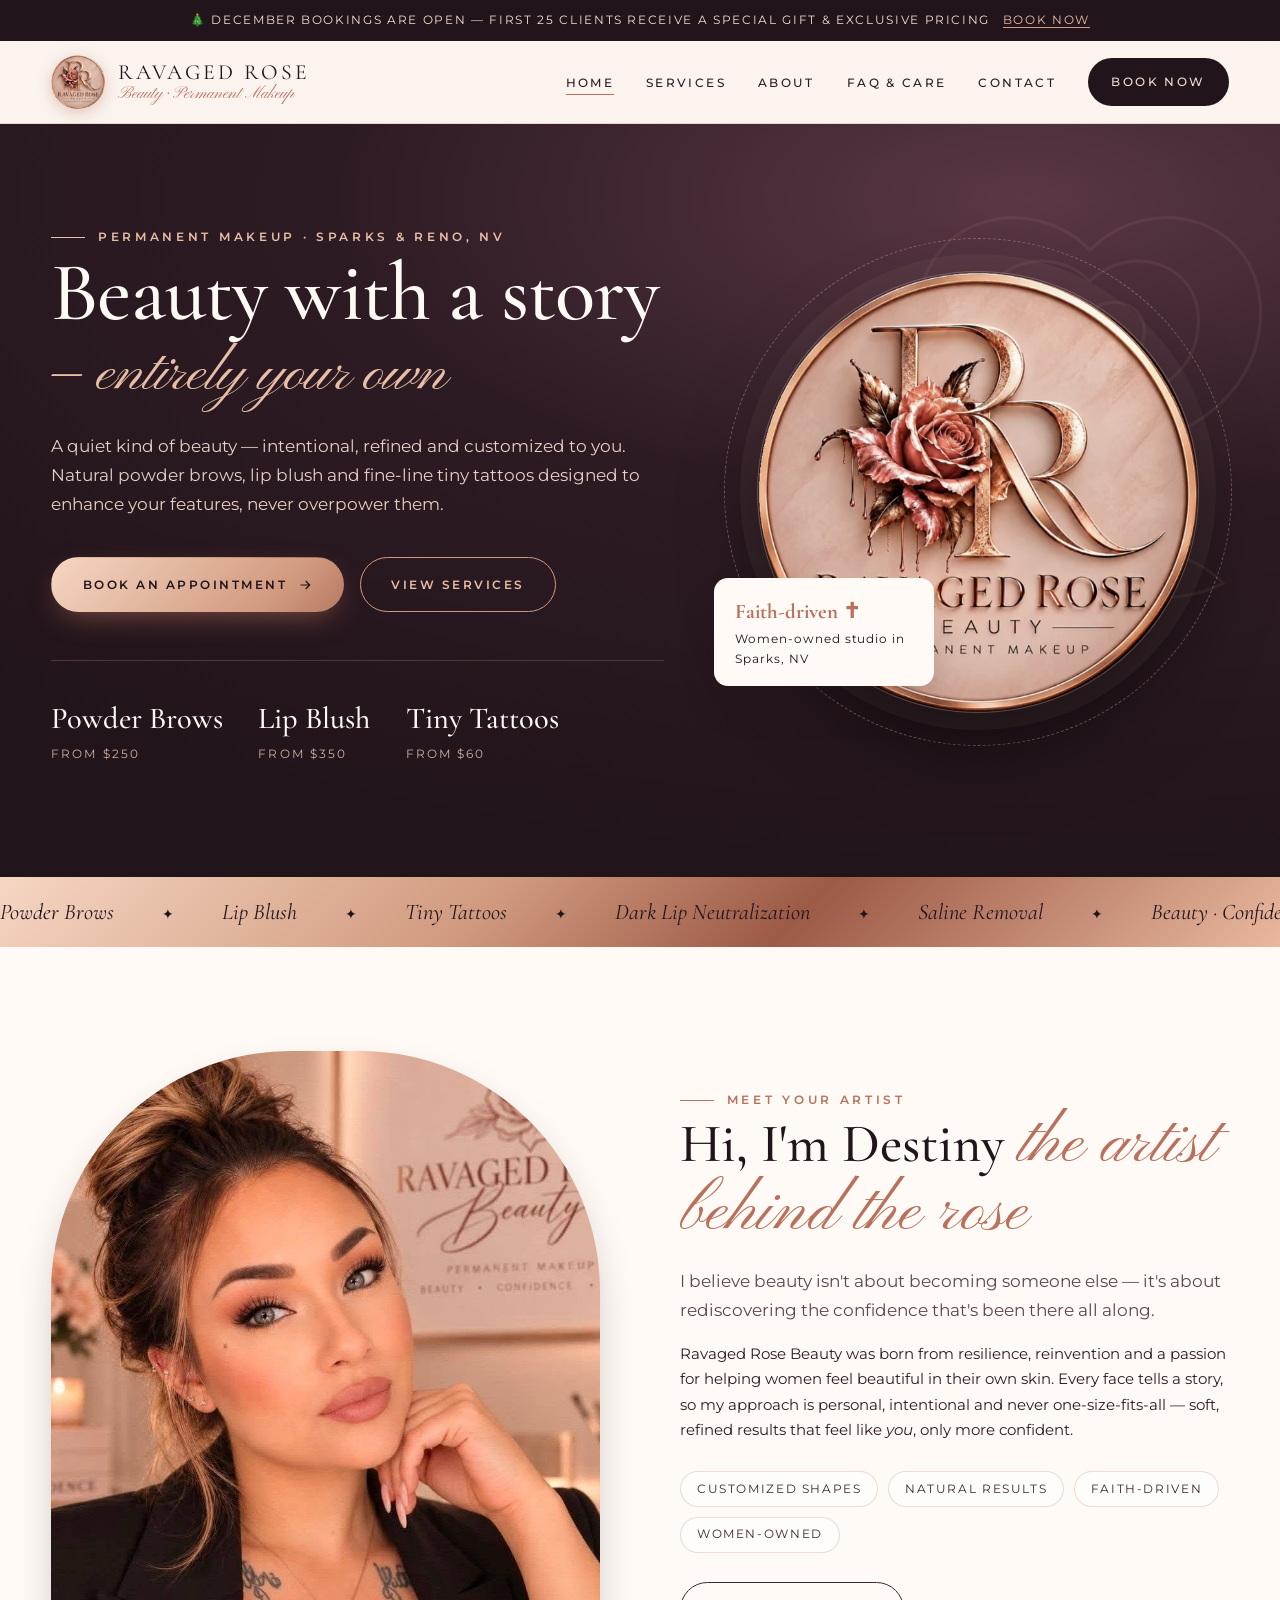
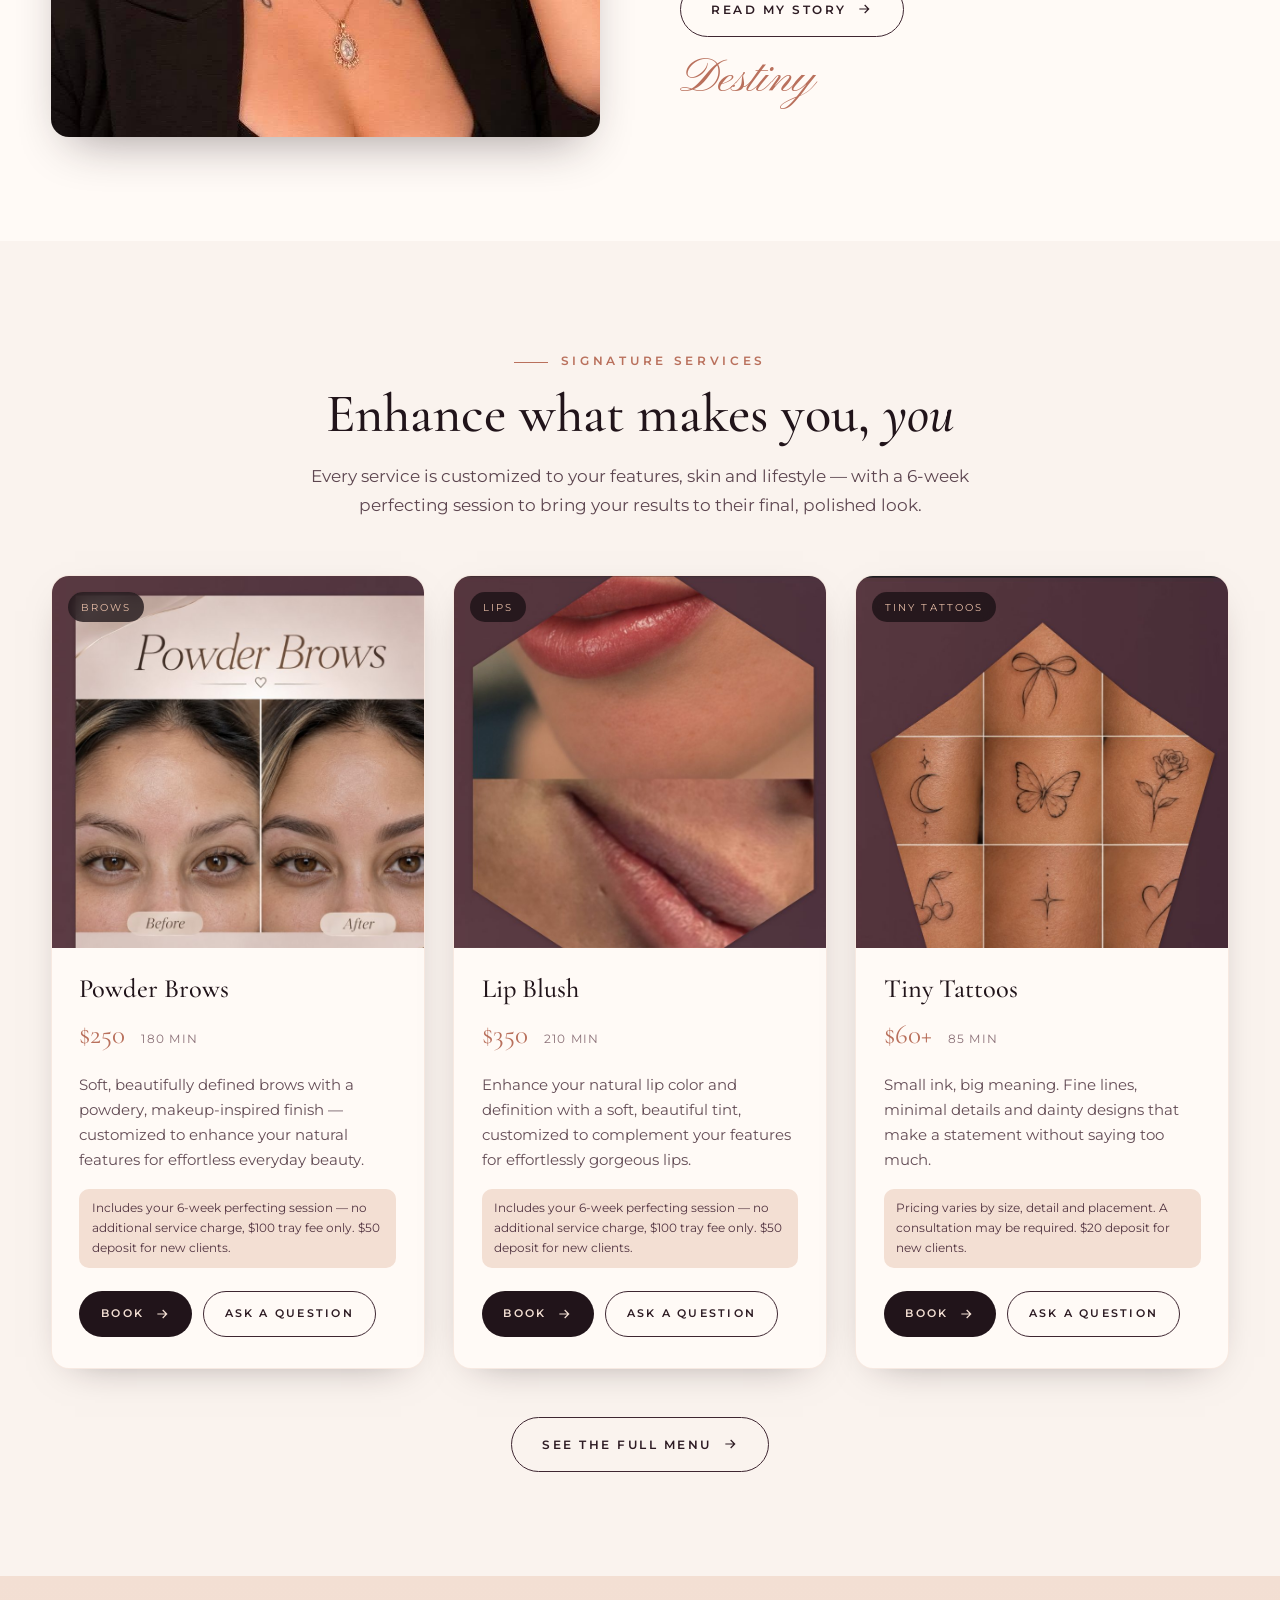
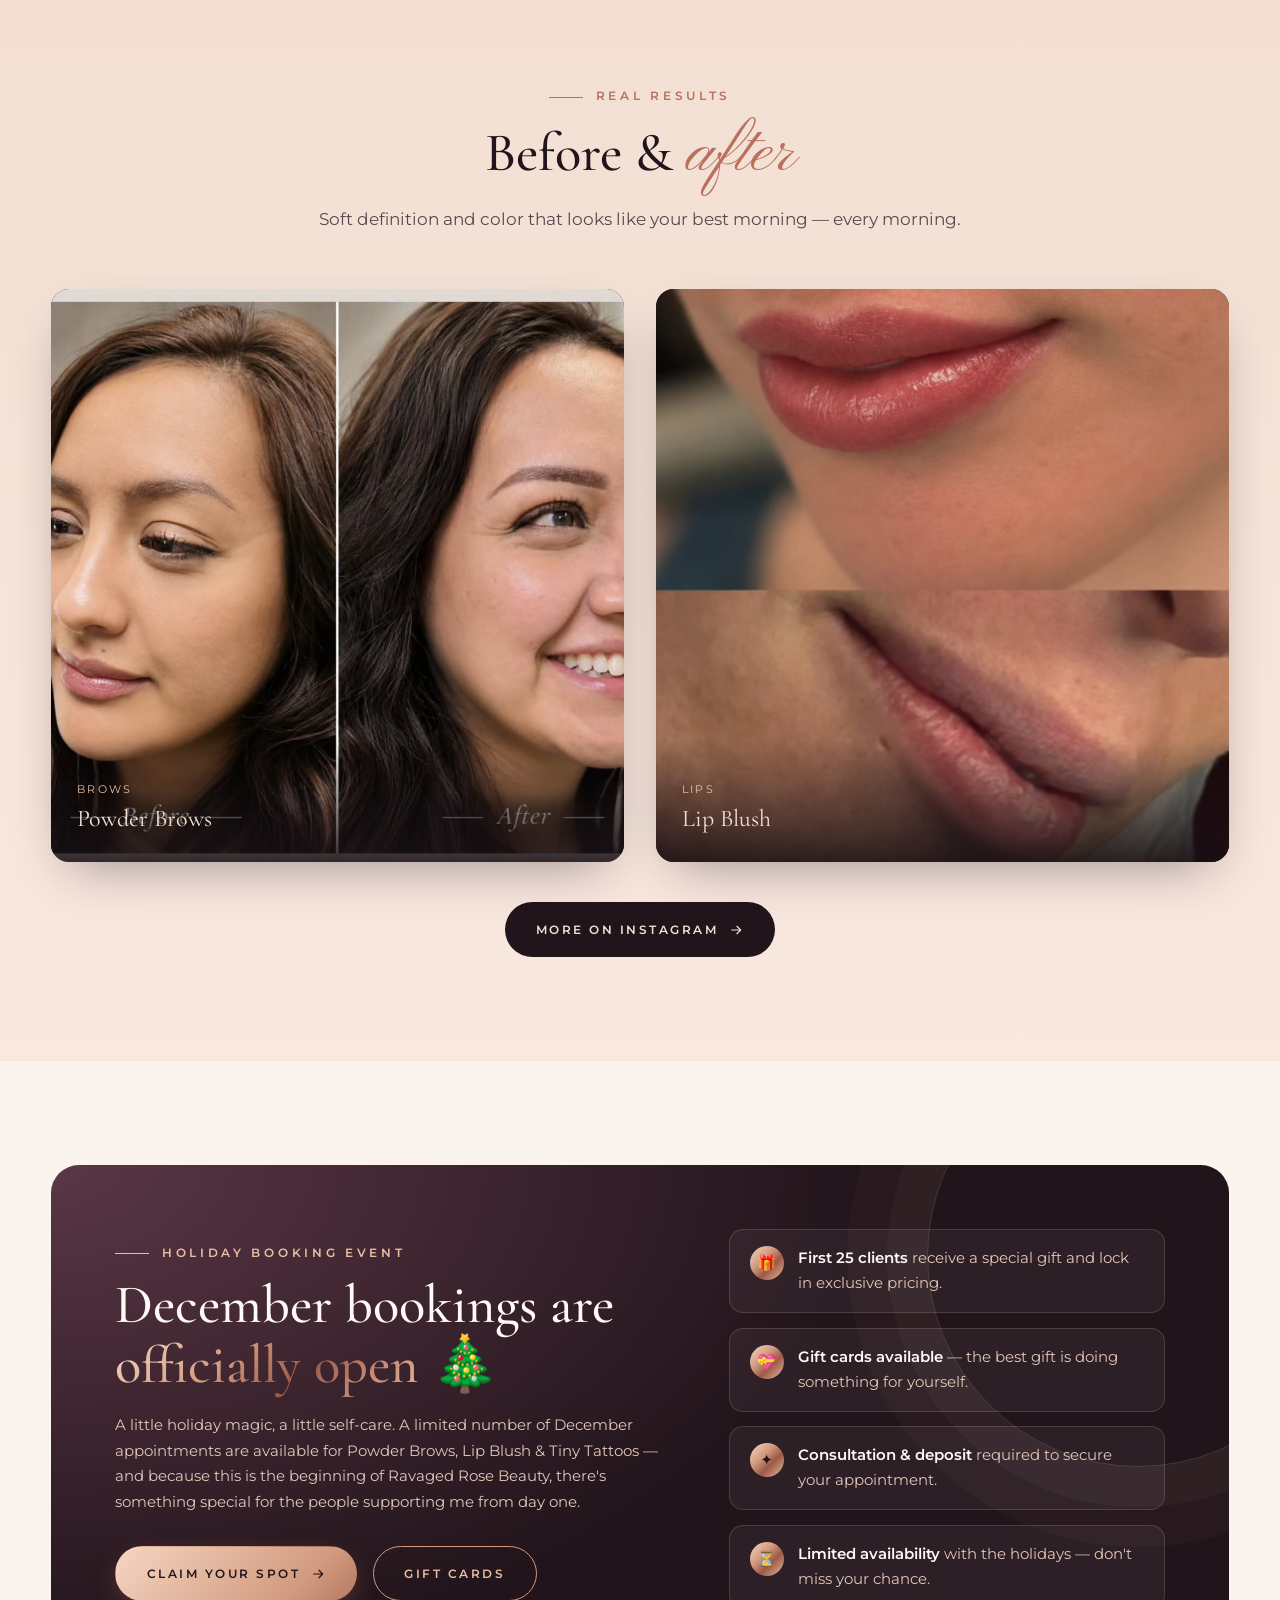
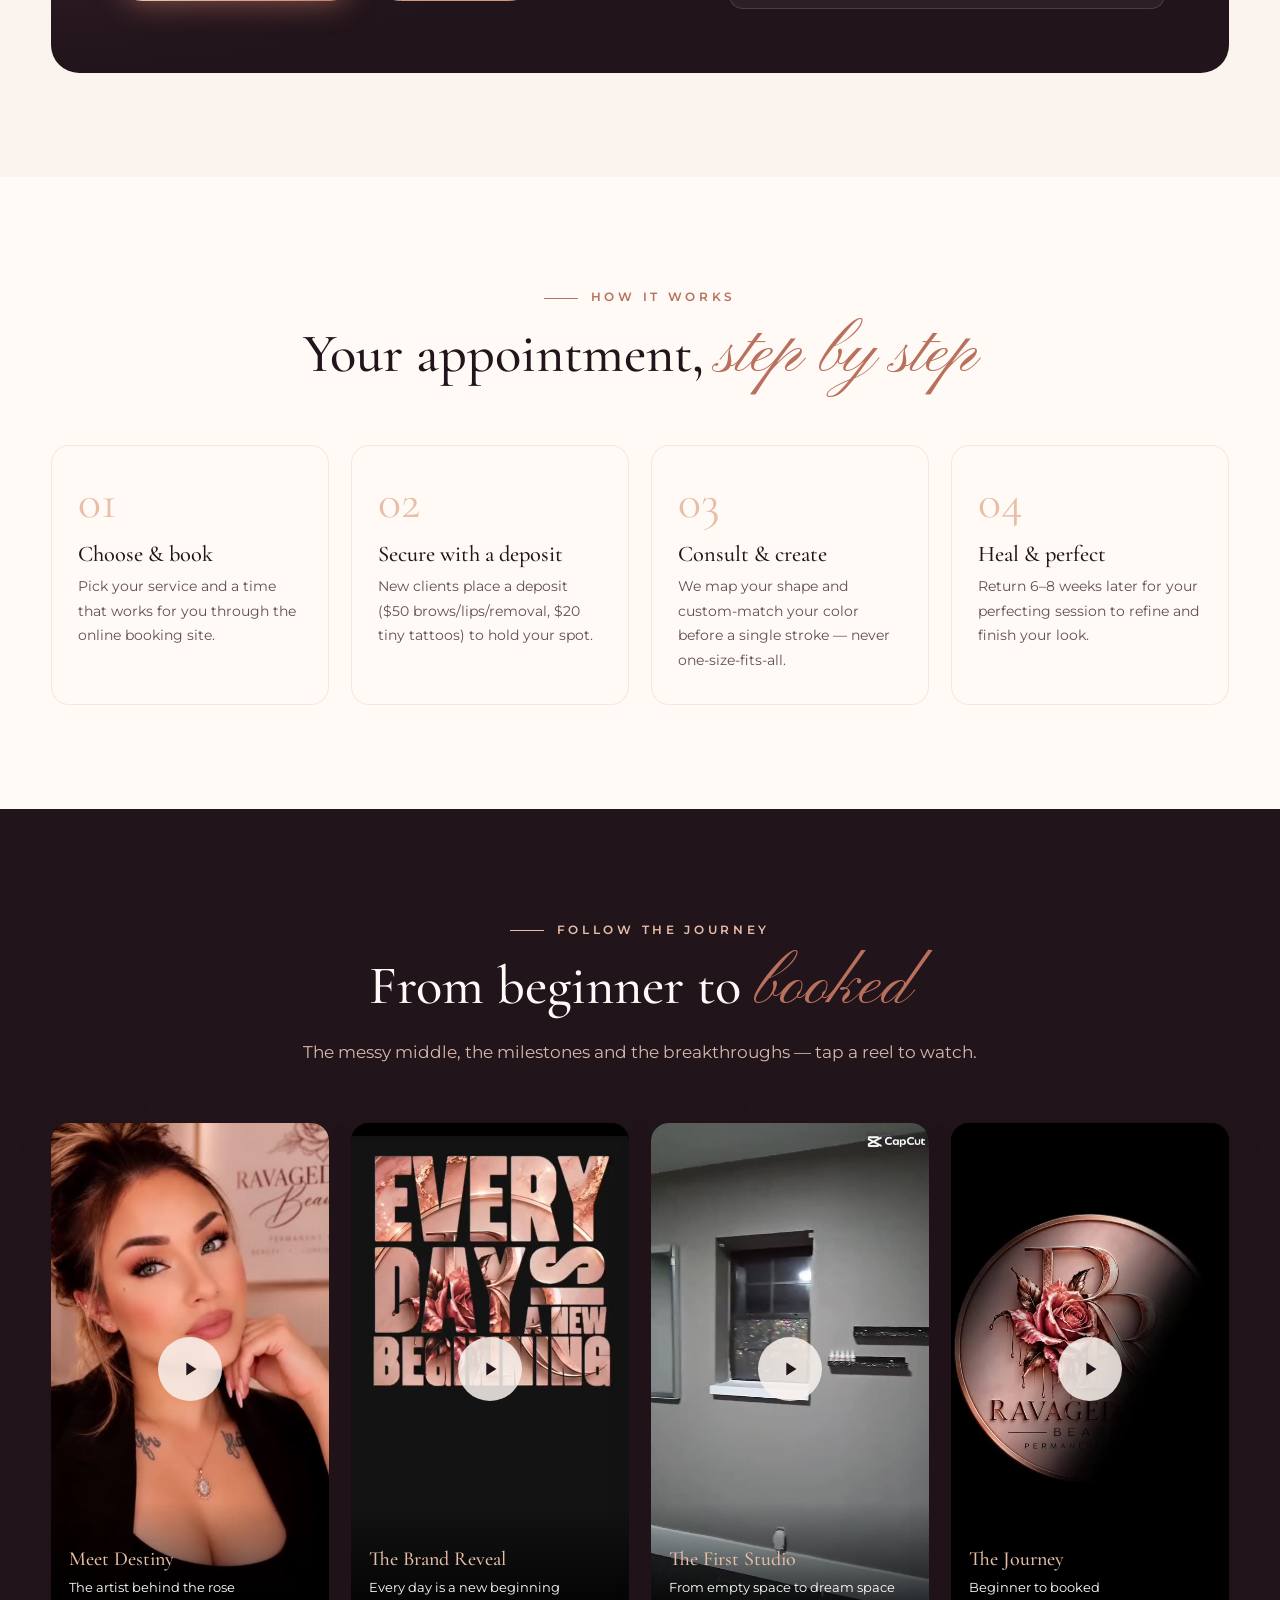
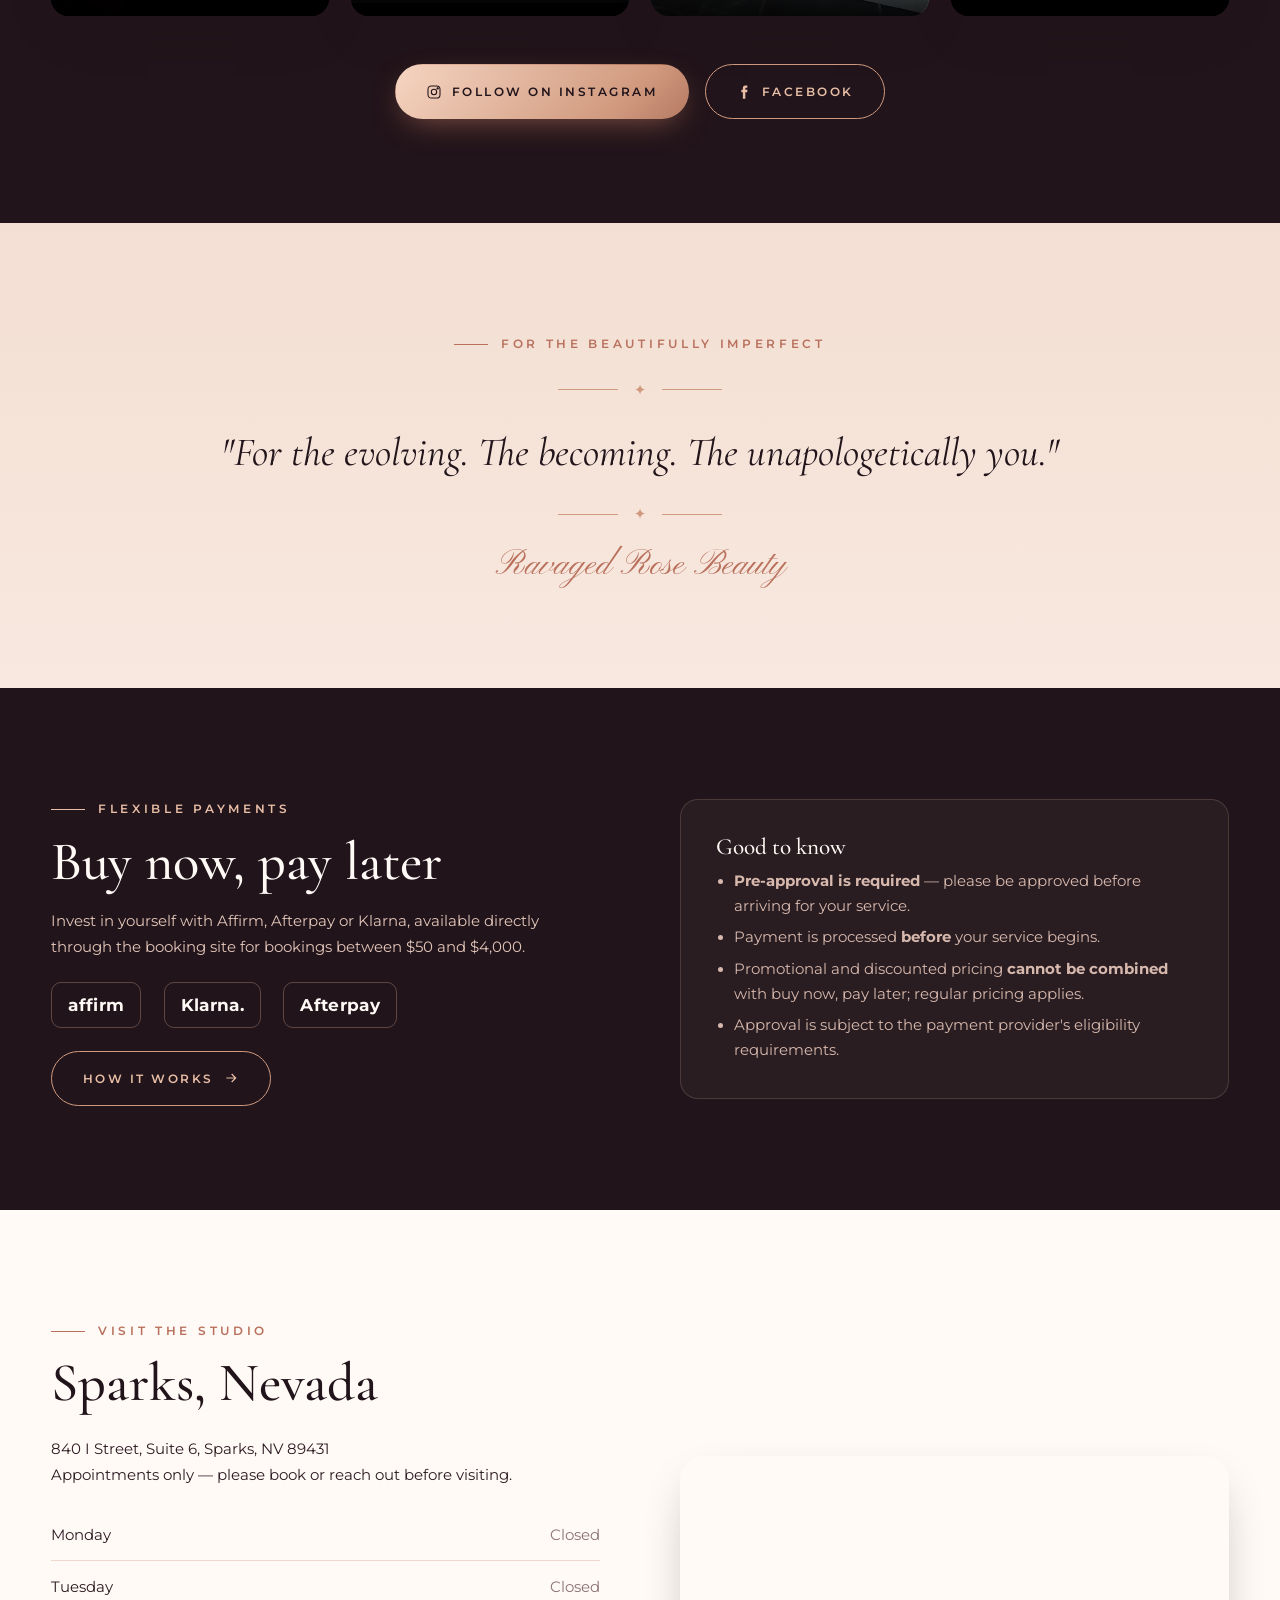
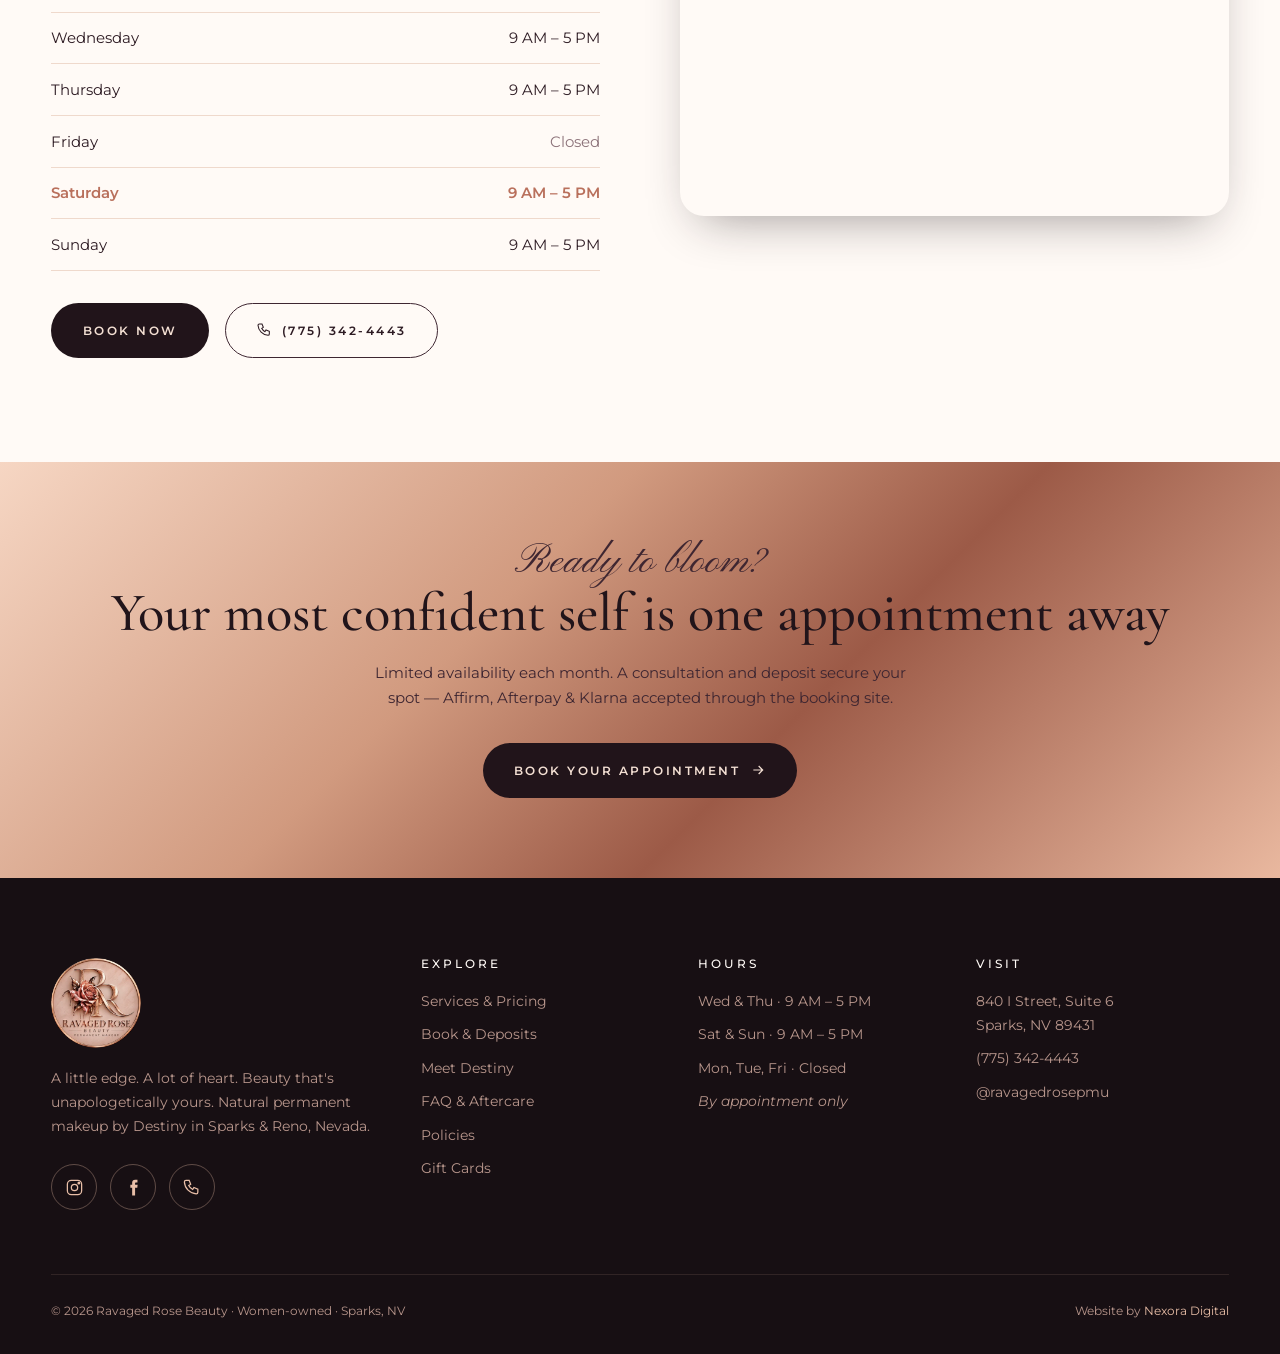
==== index.html @ 6e732287 "Build Ravaged Rose Beauty website Rose-gold/plum theme from the logo; home, services, booking & depo" ====
<!DOCTYPE html>
<html lang="en">
<head>
<meta charset="utf-8">
<meta name="viewport" content="width=device-width, initial-scale=1">
<title>Ravaged Rose Beauty | Permanent Makeup in Sparks & Reno, NV — Powder Brows & Lip Blush</title>
<meta name="description" content="Natural permanent makeup by Destiny in Sparks/Reno, NV. Powder brows, lip blush, dark lip neutralization, saline removal and tiny tattoos. Book online with a deposit.">
<meta name="theme-color" content="#21141a">
<meta property="og:title" content="Ravaged Rose Beauty | Permanent Makeup in Sparks & Reno, NV — Powder Brows & Lip Blush">
<meta property="og:description" content="Natural permanent makeup by Destiny in Sparks/Reno, NV. Powder brows, lip blush, dark lip neutralization, saline removal and tiny tattoos. Book online with a deposit.">
<meta property="og:image" content="/assets/img/logo.png">
<meta property="og:type" content="website">
<link rel="icon" type="image/png" href="/assets/img/favicon.png">
<link rel="apple-touch-icon" href="/assets/img/apple-touch-icon.png">
<link rel="preconnect" href="https://fonts.googleapis.com">
<link rel="preconnect" href="https://fonts.gstatic.com" crossorigin>
<link href="https://fonts.googleapis.com/css2?family=Cormorant+Garamond:ital,wght@0,400;0,500;0,600;1,400;1,500&family=Montserrat:wght@400;500;600&family=Pinyon+Script&display=swap" rel="stylesheet">
<link rel="stylesheet" href="/assets/css/style.css">
<script type="application/ld+json">
{"@context":"https://schema.org","@type":"BeautySalon","name":"Ravaged Rose Beauty","alternateName":"Ravaged Rose Permanent Makeup","description":"Permanent makeup studio in Sparks, NV — powder brows, lip blush, dark lip neutralization, saline removal and tiny tattoos.","image":"/assets/img/logo.png","telephone":"+1-775-342-4443","address":{"@type":"PostalAddress","streetAddress":"840 I Street, Suite 6","addressLocality":"Sparks","addressRegion":"NV","postalCode":"89431","addressCountry":"US"},"openingHoursSpecification":[{"@type":"OpeningHoursSpecification","dayOfWeek":["Wednesday","Thursday","Saturday","Sunday"],"opens":"09:00","closes":"17:00"}],"sameAs":["https://www.instagram.com/ravagedrosepmu/","https://www.facebook.com/profile.php?id=61595532761039"],"priceRange":"$$"}
</script>
</head>
<body>
<div class="promo-bar">🎄 December bookings are open<span class="hide-sm"> — first 25 clients receive a special gift &amp; exclusive pricing</span> <a href="/book">Book now</a></div>
<header class="site-header">
  <nav class="nav container" aria-label="Main">
    <a class="brand" href="/" aria-label="Ravaged Rose Beauty home">
      <img src="/assets/img/logo-sm.webp" alt="Ravaged Rose Beauty logo" width="54" height="54">
      <span class="brand-name">Ravaged Rose<small>Beauty · Permanent Makeup</small></span>
    </a>
    <ul class="nav-links">
      <li><a href="/" data-page="index">Home</a></li>
      <li><a href="/services" data-page="services">Services</a></li>
      <li><a href="/about" data-page="about">About</a></li>
      <li><a href="/faq" data-page="faq">FAQ &amp; Care</a></li>
      <li><a href="/contact" data-page="contact">Contact</a></li>
      <li><a class="btn btn-dark" href="/book" data-page="book">Book Now</a></li>
    </ul>
    <button class="menu-toggle" aria-label="Open menu" aria-expanded="false"><span></span><span></span><span></span></button>
  </nav>
</header>
<main>

<section class="hero">
  <div class="container hero-grid">
    <div class="reveal">
      <span class="eyebrow">Permanent Makeup · Sparks &amp; Reno, NV</span>
      <h1>Beauty with a story<span class="script">— entirely your own</span></h1>
      <p class="lead">A quiet kind of beauty — intentional, refined and customized to you. Natural powder brows, lip blush and fine-line tiny tattoos designed to enhance your features, never overpower them.</p>
      <div class="hero-ctas">
        <a class="btn btn-gold" href="/book">Book an appointment <svg viewBox="0 0 24 24" fill="none" stroke="currentColor" stroke-width="1.8"><path d="M5 12h14M13 6l6 6-6 6"/></svg></a>
        <a class="btn btn-ghost" href="/services">View services</a>
      </div>
      <div class="hero-meta">
        <div><strong>Powder Brows</strong>from $250</div>
        <div><strong>Lip Blush</strong>from $350</div>
        <div><strong>Tiny Tattoos</strong>from $60</div>
      </div>
    </div>
    <div class="hero-visual reveal d2">
      <div class="hero-ring"></div>
      <img class="hero-logo" src="/assets/img/logo.webp" alt="Ravaged Rose Beauty — Permanent Makeup" width="440" height="440">
      <div class="hero-badge"><strong>Faith-driven ✝</strong>Women-owned studio in Sparks, NV</div>
    </div>
  </div>
</section>

<div class="marquee" aria-hidden="true"><div class="marquee-track">
  <span>Powder Brows</span><span>Lip Blush</span><span>Tiny Tattoos</span><span>Dark Lip Neutralization</span><span>Saline Removal</span><span>Beauty · Confidence · You</span>
  <span>Powder Brows</span><span>Lip Blush</span><span>Tiny Tattoos</span><span>Dark Lip Neutralization</span><span>Saline Removal</span><span>Beauty · Confidence · You</span>
</div></div>

<section class="bg-paper">
  <div class="container split">
    <div class="photo-frame reveal"><img src="/assets/img/destiny.jpg" alt="Destiny, permanent makeup artist and owner of Ravaged Rose Beauty" loading="lazy"></div>
    <div class="reveal d2">
      <span class="eyebrow">Meet your artist</span>
      <h2>Hi, I'm Destiny <span class="script">the artist behind the rose</span></h2>
      <p class="lead" style="margin-top:1.2rem">I believe beauty isn't about becoming someone else — it's about rediscovering the confidence that's been there all along.</p>
      <p style="margin-top:1rem">Ravaged Rose Beauty was born from resilience, reinvention and a passion for helping women feel beautiful in their own skin. Every face tells a story, so my approach is personal, intentional and never one-size-fits-all — soft, refined results that feel like <em>you</em>, only more confident.</p>
      <div class="pill-list"><span class="pill">Customized shapes</span><span class="pill">Natural results</span><span class="pill">Faith-driven</span><span class="pill">Women-owned</span></div>
      <a class="btn btn-outline" href="/about">Read my story <svg viewBox="0 0 24 24" fill="none" stroke="currentColor" stroke-width="1.8"><path d="M5 12h14M13 6l6 6-6 6"/></svg></a>
      <div class="signature">Destiny</div>
    </div>
  </div>
</section>

<section>
  <div class="container">
    <div class="section-head center reveal">
      <span class="eyebrow">Signature services</span>
      <h2>Enhance what makes you, <em>you</em></h2>
      <p class="lead">Every service is customized to your features, skin and lifestyle — with a 6-week perfecting session to bring your results to their final, polished look.</p>
    </div>
    <div class="svc-grid"><article class="svc-card reveal d0" data-cat="brows" id="powder-brows">
  <div class="svc-media"><img src="/assets/img/powder-brows.jpg" alt="Powder Brows — Ravaged Rose Beauty" loading="lazy"><span class="svc-tag">Brows</span></div>
  <div class="svc-body">
    <h3>Powder Brows</h3>
    <div class="svc-meta"><span class="price">$250</span><span>180 min</span></div>
    <p>Soft, beautifully defined brows with a powdery, makeup-inspired finish — customized to enhance your natural features for effortless everyday beauty.</p>
    <div class="svc-note">Includes your 6-week perfecting session — no additional service charge, $100 tray fee only. $50 deposit for new clients.</div>
    <div class="svc-actions"><a class="btn btn-dark" href="/book">Book <svg viewBox="0 0 24 24" fill="none" stroke="currentColor" stroke-width="1.8"><path d="M5 12h14M13 6l6 6-6 6"/></svg></a><a class="btn btn-outline" href="/contact?service=powder-brows">Ask a question</a></div>
  </div>
</article><article class="svc-card reveal d1" data-cat="lips" id="lip-blush">
  <div class="svc-media"><img src="/assets/img/lip-blush.jpg" alt="Lip Blush — Ravaged Rose Beauty" loading="lazy"><span class="svc-tag">Lips</span></div>
  <div class="svc-body">
    <h3>Lip Blush</h3>
    <div class="svc-meta"><span class="price">$350</span><span>210 min</span></div>
    <p>Enhance your natural lip color and definition with a soft, beautiful tint, customized to complement your features for effortlessly gorgeous lips.</p>
    <div class="svc-note">Includes your 6-week perfecting session — no additional service charge, $100 tray fee only. $50 deposit for new clients.</div>
    <div class="svc-actions"><a class="btn btn-dark" href="/book">Book <svg viewBox="0 0 24 24" fill="none" stroke="currentColor" stroke-width="1.8"><path d="M5 12h14M13 6l6 6-6 6"/></svg></a><a class="btn btn-outline" href="/contact?service=lip-blush">Ask a question</a></div>
  </div>
</article><article class="svc-card reveal d2" data-cat="tattoos" id="tiny-tattoos">
  <div class="svc-media"><img src="/assets/img/tiny-tattoos.jpg" alt="Tiny Tattoos — Ravaged Rose Beauty" loading="lazy"><span class="svc-tag">Tiny Tattoos</span></div>
  <div class="svc-body">
    <h3>Tiny Tattoos</h3>
    <div class="svc-meta"><span class="price">$60+</span><span>85 min</span></div>
    <p>Small ink, big meaning. Fine lines, minimal details and dainty designs that make a statement without saying too much.</p>
    <div class="svc-note">Pricing varies by size, detail and placement. A consultation may be required. $20 deposit for new clients.</div>
    <div class="svc-actions"><a class="btn btn-dark" href="/book">Book <svg viewBox="0 0 24 24" fill="none" stroke="currentColor" stroke-width="1.8"><path d="M5 12h14M13 6l6 6-6 6"/></svg></a><a class="btn btn-outline" href="/contact?service=tiny-tattoos">Ask a question</a></div>
  </div>
</article></div>
    <div class="center" style="margin-top:3rem"><a class="btn btn-outline" href="/services">See the full menu <svg viewBox="0 0 24 24" fill="none" stroke="currentColor" stroke-width="1.8"><path d="M5 12h14M13 6l6 6-6 6"/></svg></a></div>
  </div>
</section>

<section class="bg-blush">
  <div class="container">
    <div class="section-head center reveal">
      <span class="eyebrow">Real results</span>
      <h2>Before &amp; <span class="script">after</span></h2>
      <p class="lead">Soft definition and color that looks like your best morning — every morning.</p>
    </div>
    <div class="ba-grid">
      <figure class="ba-card reveal"><img src="/assets/img/brows-before-after.jpg" alt="Powder brows before and after" loading="lazy"><figcaption><small>Brows</small>Powder Brows</figcaption></figure>
      <figure class="ba-card reveal d2"><img src="/assets/img/lips-before-after.jpg" alt="Lip blush before and after" loading="lazy"><figcaption><small>Lips</small>Lip Blush</figcaption></figure>
    </div>
    <div class="center" style="margin-top:2.5rem"><a class="btn btn-dark" data-link="INSTAGRAM" href="#">More on Instagram <svg viewBox="0 0 24 24" fill="none" stroke="currentColor" stroke-width="1.8"><path d="M5 12h14M13 6l6 6-6 6"/></svg></a></div>
  </div>
</section>

<section>
  <div class="container">
    <div class="promo reveal">
      <div style="position:relative;z-index:1">
        <span class="eyebrow" style="color:var(--rose-light)">Holiday booking event</span>
        <h2 style="margin:.8rem 0 1rem">December bookings are <span class="gold-text">officially open</span> 🎄</h2>
        <p>A little holiday magic, a little self-care. A limited number of December appointments are available for Powder Brows, Lip Blush &amp; Tiny Tattoos — and because this is the beginning of Ravaged Rose Beauty, there's something special for the people supporting me from day one.</p>
        <div class="hero-ctas" style="margin-top:2rem"><a class="btn btn-gold" href="/book">Claim your spot <svg viewBox="0 0 24 24" fill="none" stroke="currentColor" stroke-width="1.8"><path d="M5 12h14M13 6l6 6-6 6"/></svg></a><a class="btn btn-ghost" data-link="GIFT_CARD_URL" href="#">Gift cards</a></div>
      </div>
      <ul class="promo-list">
        <li><span class="ico">🎁</span><div><b>First 25 clients</b> receive a special gift and lock in exclusive pricing.</div></li>
        <li><span class="ico">💝</span><div><b>Gift cards available</b> — the best gift is doing something for yourself.</div></li>
        <li><span class="ico">✦</span><div><b>Consultation &amp; deposit</b> required to secure your appointment.</div></li>
        <li><span class="ico">⏳</span><div><b>Limited availability</b> with the holidays — don't miss your chance.</div></li>
      </ul>
    </div>
  </div>
</section>

<section class="bg-paper">
  <div class="container">
    <div class="section-head center reveal">
      <span class="eyebrow">How it works</span>
      <h2>Your appointment, <span class="script">step by step</span></h2>
    </div>
    <div class="steps">
      <div class="step reveal"><h3>Choose &amp; book</h3><p>Pick your service and a time that works for you through the online booking site.</p></div>
      <div class="step reveal d1"><h3>Secure with a deposit</h3><p>New clients place a deposit ($50 brows/lips/removal, $20 tiny tattoos) to hold your spot.</p></div>
      <div class="step reveal d2"><h3>Consult &amp; create</h3><p>We map your shape and custom-match your color before a single stroke — never one-size-fits-all.</p></div>
      <div class="step reveal d3"><h3>Heal &amp; perfect</h3><p>Return 6–8 weeks later for your perfecting session to refine and finish your look.</p></div>
    </div>
  </div>
</section>

<section class="bg-dark">
  <div class="container">
    <div class="section-head center reveal">
      <span class="eyebrow" style="color:var(--rose-light)">Follow the journey</span>
      <h2>From beginner to <span class="script">booked</span></h2>
      <p class="lead" style="color:#d7b8ad">The messy middle, the milestones and the breakthroughs — tap a reel to watch.</p>
    </div>
    <div class="reels"><div class="reel reveal d0" role="button" tabindex="0" aria-label="Play video: Meet Destiny">
  <video src="/assets/video/meet-destiny.mp4" poster="/assets/img/meet-destiny-poster.jpg" playsinline preload="metadata"></video>
  <span class="play"><svg width="22" height="22" viewBox="0 0 24 24" fill="currentColor"><path d="M8 5v14l11-7z"/></svg></span>
  <div class="reel-cap"><b>Meet Destiny</b>The artist behind the rose</div>
</div>
<div class="reel reveal d1" role="button" tabindex="0" aria-label="Play video: The Brand Reveal">
  <video src="/assets/video/brand-reveal.mp4" poster="/assets/img/brand-reveal-poster.jpg" playsinline preload="metadata"></video>
  <span class="play"><svg width="22" height="22" viewBox="0 0 24 24" fill="currentColor"><path d="M8 5v14l11-7z"/></svg></span>
  <div class="reel-cap"><b>The Brand Reveal</b>Every day is a new beginning</div>
</div>
<div class="reel reveal d2" role="button" tabindex="0" aria-label="Play video: The First Studio">
  <video src="/assets/video/first-studio.mp4" poster="/assets/img/first-studio-poster.jpg" playsinline preload="metadata"></video>
  <span class="play"><svg width="22" height="22" viewBox="0 0 24 24" fill="currentColor"><path d="M8 5v14l11-7z"/></svg></span>
  <div class="reel-cap"><b>The First Studio</b>From empty space to dream space</div>
</div>
<div class="reel reveal d0" role="button" tabindex="0" aria-label="Play video: The Journey">
  <video src="/assets/video/the-journey.mp4" poster="/assets/img/the-journey-poster.jpg" playsinline preload="metadata"></video>
  <span class="play"><svg width="22" height="22" viewBox="0 0 24 24" fill="currentColor"><path d="M8 5v14l11-7z"/></svg></span>
  <div class="reel-cap"><b>The Journey</b>Beginner to booked</div>
</div></div>
    <div class="center" style="margin-top:3rem;display:flex;gap:1rem;justify-content:center;flex-wrap:wrap">
      <a class="btn btn-gold" data-link="INSTAGRAM" href="#"><svg viewBox="0 0 24 24" fill="none" stroke="currentColor" stroke-width="1.6"><rect x="3" y="3" width="18" height="18" rx="5"/><circle cx="12" cy="12" r="4"/><circle cx="17.5" cy="6.5" r="1" fill="currentColor"/></svg> Follow on Instagram</a>
      <a class="btn btn-ghost" data-link="FACEBOOK" href="#"><svg viewBox="0 0 24 24" fill="currentColor"><path d="M14 8.5V6.8c0-.8.5-1 1-1h2V2.2h-2.8C11 2.2 10.3 4.4 10.3 6v2.5H8v3.7h2.3V22H14v-9.8h2.8l.4-3.7H14z"/></svg> Facebook</a>
    </div>
  </div>
</section>

<section class="bg-blush">
  <div class="container center reveal">
    <span class="eyebrow">For the beautifully imperfect</span>
    <div class="divider">✦</div>
    <p class="quote">"For the evolving. The becoming. The unapologetically you."</p>
    <div class="divider">✦</div>
    <p class="script" style="font-size:2.2rem">Ravaged Rose Beauty</p>
  </div>
</section>

<section class="bg-dark">
  <div class="container split">
    <div class="reveal">
      <span class="eyebrow" style="color:var(--rose-light)">Flexible payments</span>
      <h2 style="margin:.8rem 0 1rem">Buy now, pay later</h2>
      <p>Invest in yourself with Affirm, Afterpay or Klarna, available directly through the booking site for bookings between $50 and $4,000.</p>
      <div class="bnpl-logos"><span>affirm</span><span>Klarna.</span><span>Afterpay</span></div>
      <a class="btn btn-ghost" data-link="BNPL_INFO_URL" href="#">How it works <svg viewBox="0 0 24 24" fill="none" stroke="currentColor" stroke-width="1.8"><path d="M5 12h14M13 6l6 6-6 6"/></svg></a>
    </div>
    <div class="info-card reveal d2">
      <h3 style="margin-top:0">Good to know</h3>
      <ul>
        <li><b>Pre-approval is required</b> — please be approved before arriving for your service.</li>
        <li>Payment is processed <b>before</b> your service begins.</li>
        <li>Promotional and discounted pricing <b>cannot be combined</b> with buy now, pay later; regular pricing applies.</li>
        <li>Approval is subject to the payment provider's eligibility requirements.</li>
      </ul>
    </div>
  </div>
</section>

<section class="bg-paper">
  <div class="container split">
    <div class="reveal">
      <span class="eyebrow">Visit the studio</span>
      <h2 style="margin:.8rem 0 1.4rem">Sparks, Nevada</h2>
      <p style="margin-bottom:1.5rem"><a data-link="MAPS_URL" href="#">840 I Street, Suite 6, Sparks, NV 89431</a><br>Appointments only — please book or reach out before visiting.</p>
      <ul class="hours">
  <li class="closed" data-day="Monday"><span>Monday</span><span>Closed</span></li>
  <li class="closed" data-day="Tuesday"><span>Tuesday</span><span>Closed</span></li>
  <li data-day="Wednesday"><span>Wednesday</span><span>9 AM – 5 PM</span></li>
  <li data-day="Thursday"><span>Thursday</span><span>9 AM – 5 PM</span></li>
  <li class="closed" data-day="Friday"><span>Friday</span><span>Closed</span></li>
  <li data-day="Saturday"><span>Saturday</span><span>9 AM – 5 PM</span></li>
  <li data-day="Sunday"><span>Sunday</span><span>9 AM – 5 PM</span></li>
</ul>
      <div class="hero-ctas" style="margin-top:2rem"><a class="btn btn-dark" href="/book">Book now</a><a class="btn btn-outline" data-phone href="tel:+17753424443"><svg viewBox="0 0 24 24" fill="none" stroke="currentColor" stroke-width="1.6"><path d="M5 3h4l2 5-2.5 1.5a11 11 0 005 5L15 12l5 2v4a2 2 0 01-2 2A16 16 0 013 5a2 2 0 012-2"/></svg> (775) 342-4443</a></div>
    </div>
    <iframe class="map reveal d2" title="Map to Ravaged Rose Beauty" loading="lazy" src="https://maps.google.com/maps?q=840%20I%20Street%20Suite%206%2C%20Sparks%2C%20NV%2089431&z=15&output=embed"></iframe>
  </div>
</section>
<section class="cta-band">
  <div class="container reveal">
    <span class="script" style="font-size:2.6rem;color:var(--plum-700)">Ready to bloom?</span>
    <h2>Your most confident self is one appointment away</h2>
    <p>Limited availability each month. A consultation and deposit secure your spot — Affirm, Afterpay &amp; Klarna accepted through the booking site.</p>
    <a class="btn btn-dark" href="/book">Book your appointment <svg viewBox="0 0 24 24" fill="none" stroke="currentColor" stroke-width="1.8"><path d="M5 12h14M13 6l6 6-6 6"/></svg></a>
  </div>
</section>
</main>
<footer class="site-footer">
  <div class="container foot-grid">
    <div class="foot-brand">
      <img src="/assets/img/logo-sm.webp" alt="Ravaged Rose Beauty" width="90" height="90" loading="lazy">
      <p>A little edge. A lot of heart. Beauty that's unapologetically yours. Natural permanent makeup by Destiny in Sparks &amp; Reno, Nevada.</p>
      <div class="socials">
        <a data-link="INSTAGRAM" href="https://www.instagram.com/ravagedrosepmu/" aria-label="Instagram"><svg viewBox="0 0 24 24" fill="none" stroke="currentColor" stroke-width="1.6"><rect x="3" y="3" width="18" height="18" rx="5"/><circle cx="12" cy="12" r="4"/><circle cx="17.5" cy="6.5" r="1" fill="currentColor"/></svg></a>
        <a data-link="FACEBOOK" href="https://www.facebook.com/profile.php?id=61595532761039" aria-label="Facebook"><svg viewBox="0 0 24 24" fill="currentColor"><path d="M14 8.5V6.8c0-.8.5-1 1-1h2V2.2h-2.8C11 2.2 10.3 4.4 10.3 6v2.5H8v3.7h2.3V22H14v-9.8h2.8l.4-3.7H14z"/></svg></a>
        <a data-phone href="tel:+17753424443" aria-label="Call"><svg viewBox="0 0 24 24" fill="none" stroke="currentColor" stroke-width="1.6"><path d="M5 3h4l2 5-2.5 1.5a11 11 0 005 5L15 12l5 2v4a2 2 0 01-2 2A16 16 0 013 5a2 2 0 012-2"/></svg></a>
      </div>
    </div>
    <div>
      <h4>Explore</h4>
      <ul>
        <li><a href="/services">Services &amp; Pricing</a></li>
        <li><a href="/book">Book &amp; Deposits</a></li>
        <li><a href="/about">Meet Destiny</a></li>
        <li><a href="/faq">FAQ &amp; Aftercare</a></li>
        <li><a href="/faq#policies">Policies</a></li>
        <li><a data-link="GIFT_CARD_URL" href="#">Gift Cards</a></li>
      </ul>
    </div>
    <div>
      <h4>Hours</h4>
      <ul>
        <li>Wed &amp; Thu · 9 AM – 5 PM</li>
        <li>Sat &amp; Sun · 9 AM – 5 PM</li>
        <li>Mon, Tue, Fri · Closed</li>
        <li><em>By appointment only</em></li>
      </ul>
    </div>
    <div>
      <h4>Visit</h4>
      <ul>
        <li><a data-link="MAPS_URL" href="#">840 I Street, Suite 6<br>Sparks, NV 89431</a></li>
        <li><a data-phone href="tel:+17753424443">(775) 342-4443</a></li>
        <li><a data-link="INSTAGRAM" href="#">@ravagedrosepmu</a></li>
      </ul>
    </div>
  </div>
  <div class="container foot-bottom">
    <span>© <span data-year>2026</span> Ravaged Rose Beauty · Women-owned · Sparks, NV</span>
    <span>Website by <a href="https://www.nexoradigital.live" target="_blank" rel="noopener">Nexora Digital</a></span>
  </div>
</footer>
<a class="btn btn-gold float-book" href="/book">Book Now</a>
<script src="/assets/js/config.js"></script>
<script src="/assets/js/main.js"></script>
</body>
</html>
---- assets/css/style.css ----
/* Ravaged Rose Beauty — theme built from the rose‑gold logo */
:root{
  --ink:#170f13;
  --plum-900:#21141a;
  --plum-800:#2d1b23;
  --plum-700:#3e2631;
  --plum-600:#523441;
  --rose:#b9705c;
  --rose-gold:#d19a7f;
  --rose-light:#e8bea7;
  --blush:#f3dfd3;
  --cream:#faf3ee;
  --paper:#fffaf6;
  --muted:#8c7279;
  --line:rgba(209,154,127,.35);
  --grad-gold:linear-gradient(135deg,#f6d6c3 0%,#d19a7f 38%,#9c5a47 62%,#e9b89f 100%);
  --serif:"Cormorant Garamond",Georgia,serif;
  --script:"Pinyon Script",cursive;
  --sans:"Montserrat",system-ui,sans-serif;
  --radius:18px;
  --shadow:0 20px 50px -20px rgba(33,20,26,.45);
  --max:1200px;
}
*{box-sizing:border-box;margin:0;padding:0}
html{scroll-behavior:smooth}
body{font-family:var(--sans);color:var(--plum-800);background:var(--cream);line-height:1.7;font-size:15px;-webkit-font-smoothing:antialiased;overflow-x:hidden}
img,video{max-width:100%;display:block}
a{color:inherit;text-decoration:none}
button{font:inherit;cursor:pointer}
.container{width:min(var(--max),92%);margin-inline:auto}
.sr-only{position:absolute;width:1px;height:1px;overflow:hidden;clip:rect(0 0 0 0)}

/* type */
h1,h2,h3,h4{font-family:var(--serif);font-weight:500;line-height:1.1;color:var(--plum-900)}
h1{font-size:clamp(2.8rem,6.5vw,5.4rem);letter-spacing:-.01em}
h2{font-size:clamp(2.1rem,4.4vw,3.4rem)}
h3{font-size:1.7rem}
.script{font-family:var(--script);font-weight:400;color:var(--rose);font-size:1.25em;line-height:1}
.eyebrow{font-size:.72rem;letter-spacing:.32em;text-transform:uppercase;color:var(--rose);font-weight:600;display:inline-flex;align-items:center;gap:.8rem}
.eyebrow::before{content:"";width:34px;height:1px;background:currentColor}
.gold-text{background:var(--grad-gold);-webkit-background-clip:text;background-clip:text;color:transparent}
.lead{font-size:1.08rem;color:#5d4650;max-width:62ch}
.center{text-align:center}
.center .eyebrow{justify-content:center}
.center .lead{margin-inline:auto}

/* buttons */
.btn{display:inline-flex;align-items:center;gap:.6rem;padding:1rem 1.9rem;border-radius:999px;font-size:.78rem;letter-spacing:.2em;text-transform:uppercase;font-weight:600;transition:.35s ease;border:1px solid transparent;white-space:nowrap}
.btn-gold{background:var(--grad-gold);background-size:200% 200%;color:var(--plum-900);box-shadow:0 10px 30px -10px rgba(185,112,92,.7)}
.btn-gold:hover{background-position:100% 0;transform:translateY(-2px)}
.btn-dark{background:var(--plum-900);color:var(--blush)}
.btn-dark:hover{background:var(--plum-700)}
.btn-ghost{border-color:var(--rose-gold);color:var(--rose-light)}
.btn-ghost:hover{background:rgba(209,154,127,.12)}
.btn-outline{border-color:var(--plum-700);color:var(--plum-800)}
.btn-outline:hover{background:var(--plum-900);color:var(--blush)}
.btn svg{width:16px;height:16px}

/* promo bar */
.promo-bar{background:var(--plum-900);color:var(--blush);font-size:.74rem;letter-spacing:.14em;text-transform:uppercase;text-align:center;padding:.65rem 1rem}
.promo-bar a{color:var(--rose-light);border-bottom:1px solid var(--rose-gold);margin-left:.5rem}

/* header */
.site-header{position:sticky;top:0;z-index:50;background:rgba(250,243,238,.86);backdrop-filter:blur(14px);border-bottom:1px solid var(--line);transition:.3s}
.site-header.scrolled{box-shadow:0 8px 30px -18px rgba(33,20,26,.5)}
.nav{display:flex;align-items:center;justify-content:space-between;height:82px;gap:1rem}
.brand{display:flex;align-items:center;gap:.8rem}
.brand img{width:54px;height:54px;border-radius:50%;box-shadow:0 4px 14px rgba(185,112,92,.35)}
.brand-name{font-family:var(--serif);font-size:1.35rem;letter-spacing:.14em;text-transform:uppercase;color:var(--plum-900);line-height:1}
.brand-name small{display:block;font-family:var(--script);text-transform:none;letter-spacing:0;font-size:1.05rem;color:var(--rose);margin-top:.15rem}
.nav-links{display:flex;gap:2rem;list-style:none;align-items:center}
.nav-links a{font-size:.74rem;letter-spacing:.2em;text-transform:uppercase;font-weight:500;position:relative;padding:.3rem 0}
.nav-links a:not(.btn)::after{content:"";position:absolute;left:0;bottom:0;width:0;height:1px;background:var(--rose);transition:.3s}
.nav-links a:not(.btn):hover::after,.nav-links a.active::after{width:100%}
.nav-links .btn{padding:.8rem 1.4rem}
.menu-toggle{display:none;background:none;border:0;width:44px;height:44px;position:relative}
.menu-toggle span{position:absolute;left:10px;right:10px;height:1.5px;background:var(--plum-900);transition:.3s}
.menu-toggle span:nth-child(1){top:15px}.menu-toggle span:nth-child(2){top:21px}.menu-toggle span:nth-child(3){top:27px}
.menu-open .menu-toggle span:nth-child(1){top:21px;transform:rotate(45deg)}
.menu-open .menu-toggle span:nth-child(2){opacity:0}
.menu-open .menu-toggle span:nth-child(3){top:21px;transform:rotate(-45deg)}

/* hero */
.hero{position:relative;background:radial-gradient(120% 90% at 80% 10%,#5a3746 0%,var(--plum-800) 45%,var(--plum-900) 100%);color:var(--blush);overflow:hidden;padding:6rem 0 7rem}
.hero::before{content:"";position:absolute;inset:0;background:url("../img/petal.svg") no-repeat right -120px top -60px/620px;opacity:.07}
.hero-grid{display:grid;grid-template-columns:1.1fr .9fr;gap:4rem;align-items:center;position:relative}
.hero h1{color:var(--paper)}
.hero h1 .script{display:block;font-size:.72em;margin-top:.4rem;color:var(--rose-light)}
.hero .lead{color:#e9cfc4;margin:1.6rem 0 2.4rem}
.hero .eyebrow{color:var(--rose-light)}
.hero-ctas{display:flex;flex-wrap:wrap;gap:1rem}
.hero-meta{display:flex;flex-wrap:wrap;gap:2.2rem;margin-top:3rem;padding-top:2rem;border-top:1px solid rgba(232,190,167,.2)}
.hero-meta div{font-size:.72rem;letter-spacing:.18em;text-transform:uppercase;color:#cfaea2}
.hero-meta strong{display:block;font-family:var(--serif);font-size:1.9rem;letter-spacing:0;text-transform:none;color:var(--paper);font-weight:500}
.hero-visual{position:relative;justify-self:center}
.hero-logo{width:min(440px,80vw);border-radius:50%;box-shadow:0 0 0 1px rgba(232,190,167,.3),0 0 0 18px rgba(232,190,167,.05),0 40px 90px -20px rgba(0,0,0,.7);animation:float 7s ease-in-out infinite}
.hero-ring{position:absolute;inset:-34px;border:1px dashed rgba(232,190,167,.35);border-radius:50%;animation:spin 60s linear infinite}
.hero-badge{position:absolute;bottom:6%;left:-10%;background:var(--paper);color:var(--plum-900);padding:1rem 1.3rem;border-radius:14px;box-shadow:var(--shadow);font-size:.75rem;letter-spacing:.08em;max-width:220px}
.hero-badge strong{font-family:var(--serif);font-size:1.3rem;display:block;letter-spacing:0;color:var(--rose)}
@keyframes float{0%,100%{transform:translateY(0)}50%{transform:translateY(-14px)}}
@keyframes spin{to{transform:rotate(360deg)}}

/* page hero (inner pages) */
.page-hero{background:radial-gradient(120% 120% at 85% 0%,#5a3746 0%,var(--plum-800) 50%,var(--plum-900) 100%);color:var(--blush);padding:5.5rem 0 4.5rem;text-align:center;position:relative;overflow:hidden}
.page-hero h1{color:var(--paper);font-size:clamp(2.6rem,5.5vw,4.4rem)}
.page-hero .lead{color:#e3c6ba;margin:1.2rem auto 0}
.page-hero .eyebrow{color:var(--rose-light);justify-content:center}
.crumbs{font-size:.7rem;letter-spacing:.22em;text-transform:uppercase;color:#bf9d92;margin-top:1.4rem}

/* sections */
section{padding:6.5rem 0}
.section-head{margin-bottom:3.5rem}
.section-head h2{margin-top:.8rem}
.section-head .lead{margin-top:1rem}
.bg-paper{background:var(--paper)}
.bg-blush{background:linear-gradient(180deg,var(--blush),#f8e8df)}
.bg-dark{background:var(--plum-900);color:#e3c6ba}
.bg-dark h2,.bg-dark h3{color:var(--paper)}
.divider{display:flex;align-items:center;justify-content:center;gap:1rem;color:var(--rose-gold);margin:1.4rem 0}
.divider::before,.divider::after{content:"";width:60px;height:1px;background:currentColor}

/* marquee */
.marquee{background:var(--grad-gold);color:var(--plum-900);overflow:hidden;padding:1rem 0;white-space:nowrap}
.marquee-track{display:inline-flex;gap:3rem;animation:marquee 32s linear infinite;font-family:var(--serif);font-size:1.4rem;font-style:italic}
.marquee-track span::after{content:"✦";margin-left:3rem;font-style:normal;font-size:.9rem}
@keyframes marquee{to{transform:translateX(-50%)}}

/* intro */
.split{display:grid;grid-template-columns:1fr 1fr;gap:5rem;align-items:center}
.photo-frame{position:relative}
.photo-frame img{border-radius:240px 240px var(--radius) var(--radius);box-shadow:var(--shadow);aspect-ratio:4/5;object-fit:cover;width:100%}
.photo-frame::after{content:"";position:absolute;inset:18px -18px -18px 18px;border:1px solid var(--rose-gold);border-radius:240px 240px var(--radius) var(--radius);z-index:-1}
.signature{font-family:var(--script);font-size:3rem;color:var(--rose);margin-top:1.2rem;line-height:1}
.pill-list{display:flex;flex-wrap:wrap;gap:.6rem;margin:1.8rem 0}
.pill{border:1px solid var(--line);padding:.45rem 1rem;border-radius:999px;font-size:.72rem;letter-spacing:.14em;text-transform:uppercase;color:var(--plum-700);background:rgba(255,255,255,.5)}

/* service cards */
.svc-grid{display:grid;grid-template-columns:repeat(3,1fr);gap:1.8rem}
.svc-card{background:var(--paper);border-radius:var(--radius);overflow:hidden;box-shadow:0 12px 40px -24px rgba(33,20,26,.5);display:flex;flex-direction:column;transition:.4s;border:1px solid rgba(209,154,127,.18)}
.svc-card:hover{transform:translateY(-6px);box-shadow:var(--shadow)}
.svc-media{background:var(--plum-700);aspect-ratio:1/1;overflow:hidden;position:relative}
.svc-media img{width:100%;height:100%;object-fit:cover;transition:.8s}
.svc-card:hover .svc-media img{transform:scale(1.05)}
.svc-tag{position:absolute;top:1rem;left:1rem;background:rgba(23,15,19,.75);color:var(--rose-light);font-size:.64rem;letter-spacing:.2em;text-transform:uppercase;padding:.4rem .8rem;border-radius:999px;backdrop-filter:blur(6px)}
.svc-body{padding:1.7rem 1.7rem 1.9rem;display:flex;flex-direction:column;flex:1}
.svc-body h3{font-size:1.65rem}
.svc-meta{display:flex;gap:1rem;align-items:baseline;margin:.5rem 0 .9rem;font-size:.78rem;letter-spacing:.1em;color:var(--muted);text-transform:uppercase}
.svc-meta .price{font-family:var(--serif);font-size:1.7rem;color:var(--rose);letter-spacing:0;text-transform:none}
.svc-body p{font-size:.92rem;color:#644d56;flex:1}
.svc-note{margin-top:1rem;font-size:.74rem;color:var(--plum-600);background:var(--blush);padding:.6rem .8rem;border-radius:10px}
.svc-actions{display:flex;gap:.7rem;margin-top:1.4rem;flex-wrap:wrap}
.svc-actions .btn{padding:.8rem 1.3rem;font-size:.7rem}

.filters{display:flex;justify-content:center;flex-wrap:wrap;gap:.6rem;margin-bottom:3rem}
.filter{background:transparent;border:1px solid var(--line);padding:.65rem 1.3rem;border-radius:999px;font-size:.72rem;letter-spacing:.18em;text-transform:uppercase;color:var(--plum-700);transition:.3s}
.filter.active,.filter:hover{background:var(--plum-900);color:var(--blush);border-color:var(--plum-900)}
.svc-card.hide{display:none}

/* price list */
.menu-list{max-width:860px;margin:0 auto}
.menu-row{display:grid;grid-template-columns:1fr auto;gap:1rem;padding:1.3rem 0;border-bottom:1px dashed var(--line)}
.menu-row h4{font-size:1.4rem}
.menu-row small{display:block;font-family:var(--sans);font-size:.74rem;letter-spacing:.08em;color:var(--muted);margin-top:.2rem}
.menu-row .p{font-family:var(--serif);font-size:1.5rem;color:var(--rose)}
.bg-dark .menu-row h4{color:var(--paper)}
.bg-dark .menu-row small{color:#b8968c}

/* before / after */
.ba-grid{display:grid;grid-template-columns:1fr 1fr;gap:2rem}
.ba-card{position:relative;border-radius:var(--radius);overflow:hidden;box-shadow:var(--shadow);background:var(--plum-800)}
.ba-card img{width:100%;aspect-ratio:1/1;object-fit:cover}
.ba-card figcaption{position:absolute;left:0;right:0;bottom:0;padding:2.5rem 1.6rem 1.4rem;background:linear-gradient(transparent,rgba(23,15,19,.88));color:var(--blush);font-family:var(--serif);font-size:1.5rem}
.ba-card figcaption small{display:block;font-family:var(--sans);font-size:.68rem;letter-spacing:.22em;text-transform:uppercase;color:var(--rose-light)}

/* promo */
.promo{background:radial-gradient(100% 140% at 0% 0%,#5a3746 0%,var(--plum-900) 70%);color:#e3c6ba;border-radius:28px;padding:4rem;display:grid;grid-template-columns:1.3fr 1fr;gap:3rem;align-items:center;position:relative;overflow:hidden}
.promo h2{color:var(--paper)}
.promo::after{content:"";position:absolute;width:420px;height:420px;right:-120px;top:-120px;border-radius:50%;border:1px solid rgba(232,190,167,.2);box-shadow:0 0 0 40px rgba(232,190,167,.04),0 0 0 80px rgba(232,190,167,.03)}
.promo-list{list-style:none;display:grid;gap:.9rem;position:relative;z-index:1}
.promo-list li{display:flex;gap:.9rem;align-items:flex-start;background:rgba(255,255,255,.05);border:1px solid rgba(232,190,167,.18);padding:1rem 1.2rem;border-radius:14px;font-size:.92rem}
.promo-list li b{color:var(--paper);font-weight:600}
.ico{flex:none;width:34px;height:34px;border-radius:50%;display:grid;place-items:center;background:var(--grad-gold);color:var(--plum-900);font-size:.95rem}

/* steps */
.steps{display:grid;grid-template-columns:repeat(4,1fr);gap:1.4rem;counter-reset:step}
.step{background:var(--paper);border-radius:var(--radius);padding:2rem 1.6rem;border:1px solid rgba(209,154,127,.2);position:relative}
.step::before{counter-increment:step;content:"0" counter(step);font-family:var(--serif);font-size:3rem;line-height:1;color:var(--rose-light);display:block;margin-bottom:1rem}
.step h3{font-size:1.4rem;margin-bottom:.5rem}
.step p{font-size:.9rem;color:#644d56}

/* videos */
.reels{display:grid;grid-template-columns:repeat(4,1fr);gap:1.4rem}
.reel{position:relative;border-radius:var(--radius);overflow:hidden;aspect-ratio:9/16;background:#000;box-shadow:var(--shadow);cursor:pointer}
.reel video{width:100%;height:100%;object-fit:cover}
.reel .reel-cap{position:absolute;inset:auto 0 0 0;padding:2.5rem 1.1rem 1.1rem;background:linear-gradient(transparent,rgba(0,0,0,.85));color:#fff;font-size:.82rem;pointer-events:none;transition:.3s}
.reel .reel-cap b{display:block;font-family:var(--serif);font-size:1.25rem;font-weight:500;color:var(--rose-light)}
.reel .play{position:absolute;top:50%;left:50%;width:64px;height:64px;margin:-32px 0 0 -32px;border-radius:50%;background:rgba(250,243,238,.85);display:grid;place-items:center;color:var(--plum-900);transition:.3s;pointer-events:none}
.reel.playing .play{opacity:0;transform:scale(.6)}
.reel.playing .reel-cap{opacity:0}

/* feature list / bnpl */
.cards-3{display:grid;grid-template-columns:repeat(3,1fr);gap:1.6rem}
.info-card{background:var(--paper);padding:2.2rem;border-radius:var(--radius);border:1px solid rgba(209,154,127,.22)}
.info-card h3{font-size:1.45rem;margin:.9rem 0 .5rem}
.info-card p,.info-card li{font-size:.92rem;color:#644d56}
.info-card ul{padding-left:1.1rem;display:grid;gap:.4rem}
.bg-dark .info-card{background:rgba(255,255,255,.04);border-color:rgba(232,190,167,.18)}
.bg-dark .info-card p,.bg-dark .info-card li{color:#d7b8ad}
.bnpl-logos{display:flex;gap:1.4rem;align-items:center;flex-wrap:wrap;margin:1.4rem 0;font-weight:700;letter-spacing:.02em;font-size:1.05rem;color:var(--paper)}
.bnpl-logos span{padding:.5rem 1rem;border:1px solid rgba(232,190,167,.3);border-radius:10px}

/* testimonial-ish quote */
.quote{font-family:var(--serif);font-size:clamp(1.6rem,3.2vw,2.5rem);font-style:italic;line-height:1.35;color:var(--plum-900);max-width:900px;margin:0 auto}
.bg-dark .quote{color:var(--paper)}

/* hours */
.hours{list-style:none;display:grid;gap:.1rem}
.hours li{display:flex;justify-content:space-between;padding:.75rem 0;border-bottom:1px solid var(--line);font-size:.92rem}
.hours li.closed span:last-child{color:var(--muted)}
.hours li.today{color:var(--rose);font-weight:600}

/* contact */
.contact-grid{display:grid;grid-template-columns:1fr 1.15fr;gap:3rem}
.contact-card{background:var(--plum-900);color:#e3c6ba;border-radius:24px;padding:2.8rem}
.contact-card h3{color:var(--paper);margin-bottom:1.4rem}
.c-line{display:flex;gap:1rem;align-items:flex-start;padding:1rem 0;border-bottom:1px solid rgba(232,190,167,.15)}
.c-line small{display:block;font-size:.66rem;letter-spacing:.22em;text-transform:uppercase;color:var(--rose-gold)}
.c-line a,.c-line span{color:var(--paper)}
.socials{display:flex;gap:.8rem;margin-top:1.6rem}
.socials a{width:46px;height:46px;border-radius:50%;display:grid;place-items:center;border:1px solid rgba(232,190,167,.35);color:var(--rose-light);transition:.3s}
.socials a:hover{background:var(--grad-gold);color:var(--plum-900);border-color:transparent}
.socials svg{width:19px;height:19px}
form.card-form{background:var(--paper);border-radius:24px;padding:2.8rem;box-shadow:0 20px 60px -30px rgba(33,20,26,.45);display:grid;gap:1.1rem}
.field-row{display:grid;grid-template-columns:1fr 1fr;gap:1.1rem}
label{font-size:.68rem;letter-spacing:.2em;text-transform:uppercase;color:var(--plum-600);font-weight:600;display:grid;gap:.45rem}
input,select,textarea{font:inherit;font-size:.95rem;padding:.9rem 1rem;border:1px solid rgba(82,52,65,.2);border-radius:12px;background:#fff;color:var(--plum-900);transition:.25s;text-transform:none;letter-spacing:0;font-weight:400}
input:focus,select:focus,textarea:focus{outline:none;border-color:var(--rose);box-shadow:0 0 0 4px rgba(185,112,92,.15)}
textarea{min-height:130px;resize:vertical}
.check{display:flex;gap:.7rem;align-items:flex-start;text-transform:none;letter-spacing:0;font-weight:400;font-size:.85rem;color:#644d56}
.check input{margin-top:.25rem;accent-color:var(--rose)}
.form-note{font-size:.8rem;color:var(--muted)}
.form-success{display:none;background:var(--blush);padding:1rem 1.2rem;border-radius:12px;font-size:.9rem}
.map{border:0;width:100%;height:360px;border-radius:24px;filter:grayscale(.3) sepia(.15);box-shadow:var(--shadow)}

/* booking */
.book-wrap{display:grid;grid-template-columns:1.4fr .9fr;gap:2.4rem;align-items:start}
.book-frame{background:var(--paper);border-radius:24px;overflow:hidden;box-shadow:var(--shadow);border:1px solid rgba(209,154,127,.25)}
.book-frame-top{display:flex;align-items:center;justify-content:space-between;gap:1rem;padding:1rem 1.4rem;background:var(--plum-900);color:var(--blush);font-size:.74rem;letter-spacing:.14em;text-transform:uppercase;flex-wrap:wrap}
.book-frame-top a{color:var(--rose-light);border-bottom:1px solid currentColor}
.book-frame iframe{width:100%;height:900px;border:0;display:block;background:#fff}
.book-side{display:grid;gap:1.4rem;position:sticky;top:110px}
.side-box{background:var(--paper);border-radius:var(--radius);padding:1.8rem;border:1px solid rgba(209,154,127,.25)}
.side-box h3{font-size:1.4rem;margin-bottom:.8rem}
.side-box ul{list-style:none;display:grid;gap:.6rem}
.side-box li{font-size:.88rem;color:#644d56;display:flex;gap:.6rem}
.side-box li::before{content:"✦";color:var(--rose-gold);font-size:.7rem;margin-top:.35rem}
.deposit-table{width:100%;border-collapse:collapse;font-size:.88rem}
.deposit-table td{padding:.6rem 0;border-bottom:1px dashed var(--line)}
.deposit-table td:last-child{text-align:right;font-family:var(--serif);font-size:1.2rem;color:var(--rose)}

/* faq */
.faq{max-width:860px;margin:0 auto}
.faq details{border-bottom:1px solid var(--line);padding:1.3rem 0}
.faq summary{font-family:var(--serif);font-size:1.4rem;color:var(--plum-900);cursor:pointer;list-style:none;display:flex;justify-content:space-between;gap:1rem}
.faq summary::after{content:"+";color:var(--rose);font-family:var(--sans);font-weight:300;font-size:1.6rem;line-height:1;transition:.3s}
.faq details[open] summary::after{transform:rotate(45deg)}
.faq details p,.faq details ul{margin-top:.8rem;color:#644d56;font-size:.95rem}
.faq details ul{padding-left:1.2rem}

/* cta band */
.cta-band{background:var(--grad-gold);text-align:center;padding:5rem 0}
.cta-band h2{color:var(--plum-900)}
.cta-band p{color:var(--plum-700);margin:1rem auto 2rem;max-width:56ch}

/* footer */
.site-footer{background:var(--ink);color:#b8968c;padding:5rem 0 2rem;font-size:.88rem}
.foot-grid{display:grid;grid-template-columns:1.4fr 1fr 1fr 1.1fr;gap:3rem}
.site-footer h4{color:var(--paper);font-family:var(--sans);font-size:.72rem;letter-spacing:.26em;text-transform:uppercase;margin-bottom:1.2rem}
.site-footer ul{list-style:none;display:grid;gap:.6rem}
.site-footer a:hover{color:var(--rose-light)}
.foot-brand img{width:90px;border-radius:50%;margin-bottom:1.2rem}
.foot-bottom{margin-top:4rem;padding-top:1.6rem;border-top:1px solid rgba(232,190,167,.12);display:flex;justify-content:space-between;gap:1rem;flex-wrap:wrap;font-size:.76rem}
.foot-bottom a{color:var(--rose-light)}

/* floating book button (mobile) */
.float-book{position:fixed;right:1rem;bottom:1rem;z-index:60;display:none;box-shadow:0 14px 30px -10px rgba(0,0,0,.5)}

/* reveal */
.reveal{opacity:0;transform:translateY(28px);transition:opacity .9s ease,transform .9s ease}
.reveal.in{opacity:1;transform:none}
.d1{transition-delay:.1s}.d2{transition-delay:.2s}.d3{transition-delay:.3s}

/* responsive */
@media (max-width:1040px){
  .svc-grid,.cards-3{grid-template-columns:repeat(2,1fr)}
  .reels{grid-template-columns:repeat(2,1fr)}
  .steps{grid-template-columns:repeat(2,1fr)}
  .foot-grid{grid-template-columns:1fr 1fr}
  .book-wrap{grid-template-columns:1fr}
  .book-side{position:static}
}
@media (max-width:900px){
  .nav-links{position:fixed;inset:82px 0 auto 0;background:var(--cream);flex-direction:column;padding:2rem;gap:1.4rem;border-bottom:1px solid var(--line);transform:translateY(-130%);transition:.45s ease;box-shadow:0 30px 40px -30px rgba(0,0,0,.4)}
  .menu-open .nav-links{transform:none}
  .menu-toggle{display:block}
  .hero-grid,.split,.promo,.contact-grid{grid-template-columns:1fr}
  .hero{padding:4rem 0 5rem}
  .hero-visual{order:-1}
  .hero-logo{width:min(300px,70vw)}
  .hero-badge{position:relative;left:auto;bottom:auto;margin:1.6rem auto 0;text-align:center}
  .promo-bar{font-size:.64rem;letter-spacing:.08em}
  .hide-sm{display:none}
  .split{gap:3rem}
  .promo{padding:2.6rem 1.6rem}
  .float-book{display:inline-flex}
}
@media (max-width:640px){
  section{padding:4.5rem 0}
  .svc-grid,.cards-3,.ba-grid,.steps,.field-row{grid-template-columns:1fr}
  .reels{grid-template-columns:1fr 1fr;gap:.8rem}
  .foot-grid{grid-template-columns:1fr}
  .brand-name{font-size:1.05rem}
  .brand img{width:44px;height:44px}
  form.card-form,.contact-card{padding:1.8rem}
  .book-frame iframe{height:760px}
  .hero-meta{gap:1.4rem}
}
@media (prefers-reduced-motion:reduce){*{animation:none!important;transition:none!important}.reveal{opacity:1;transform:none}}
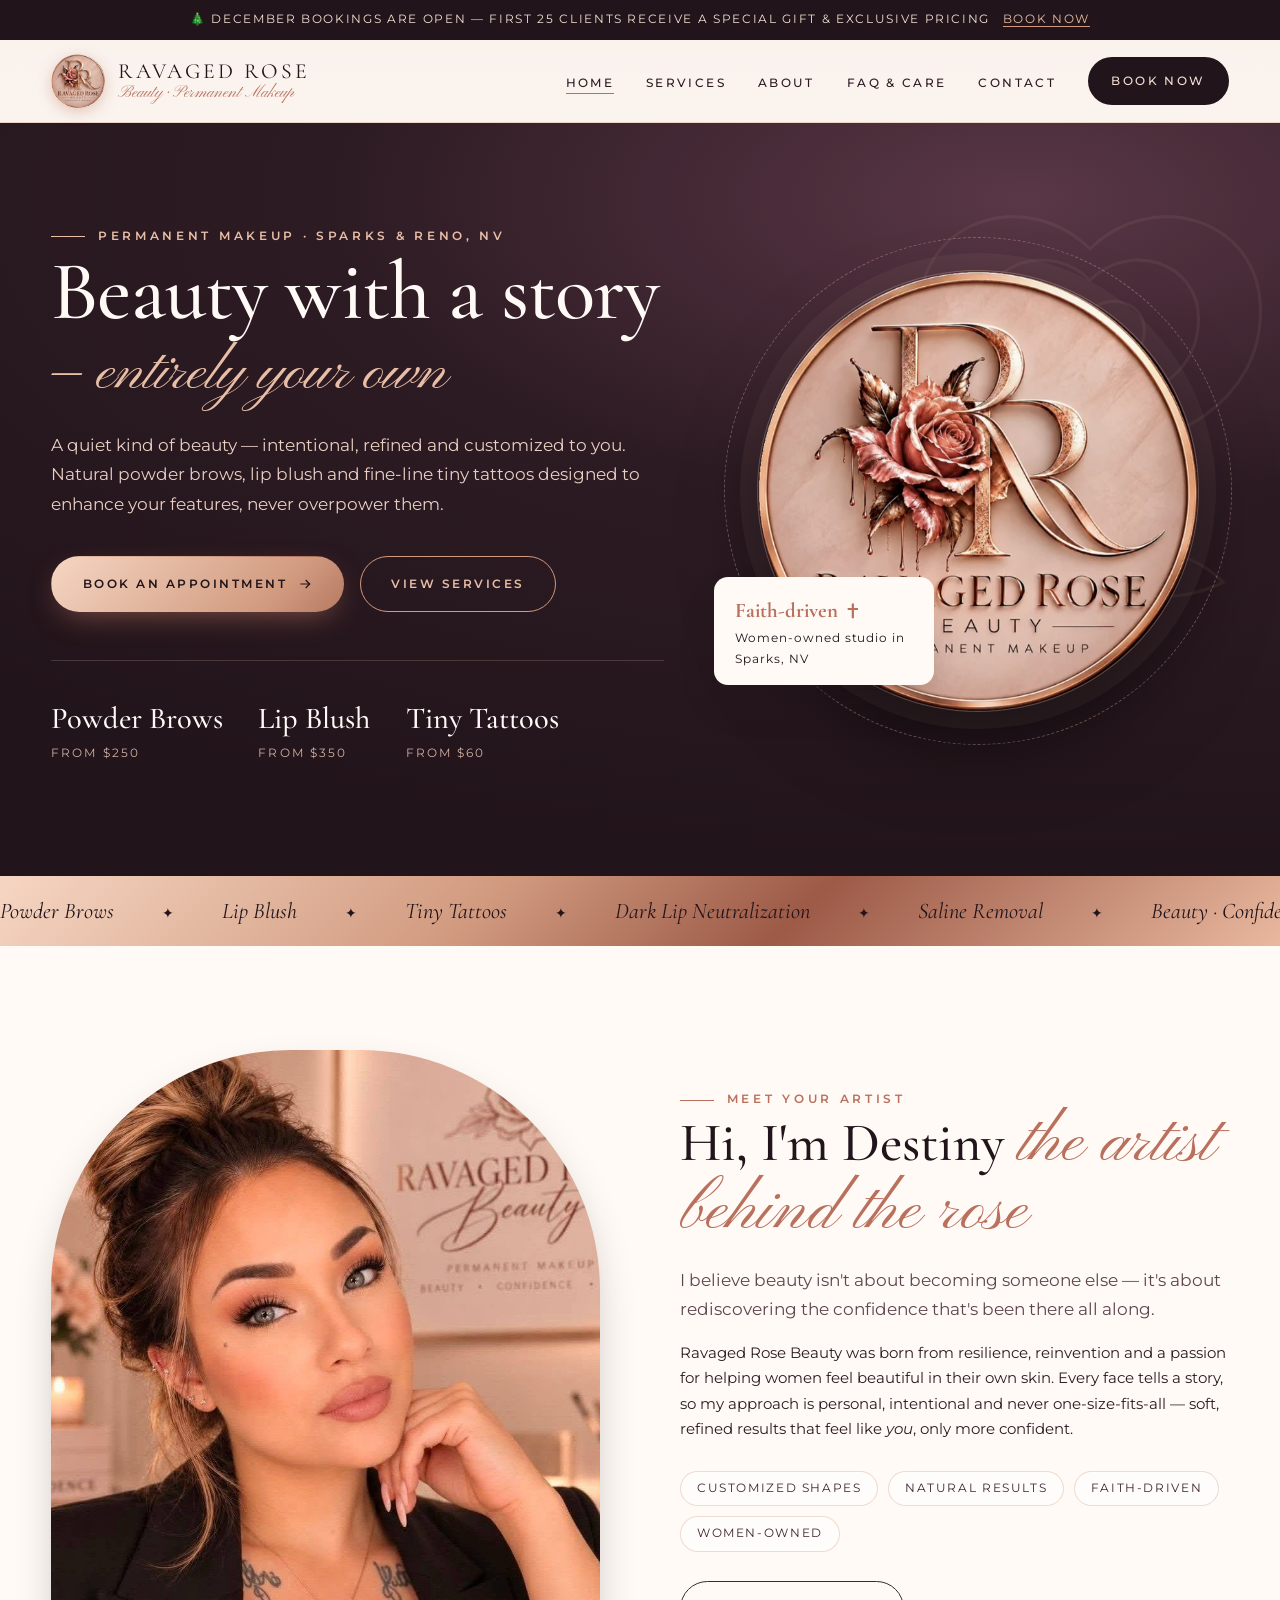
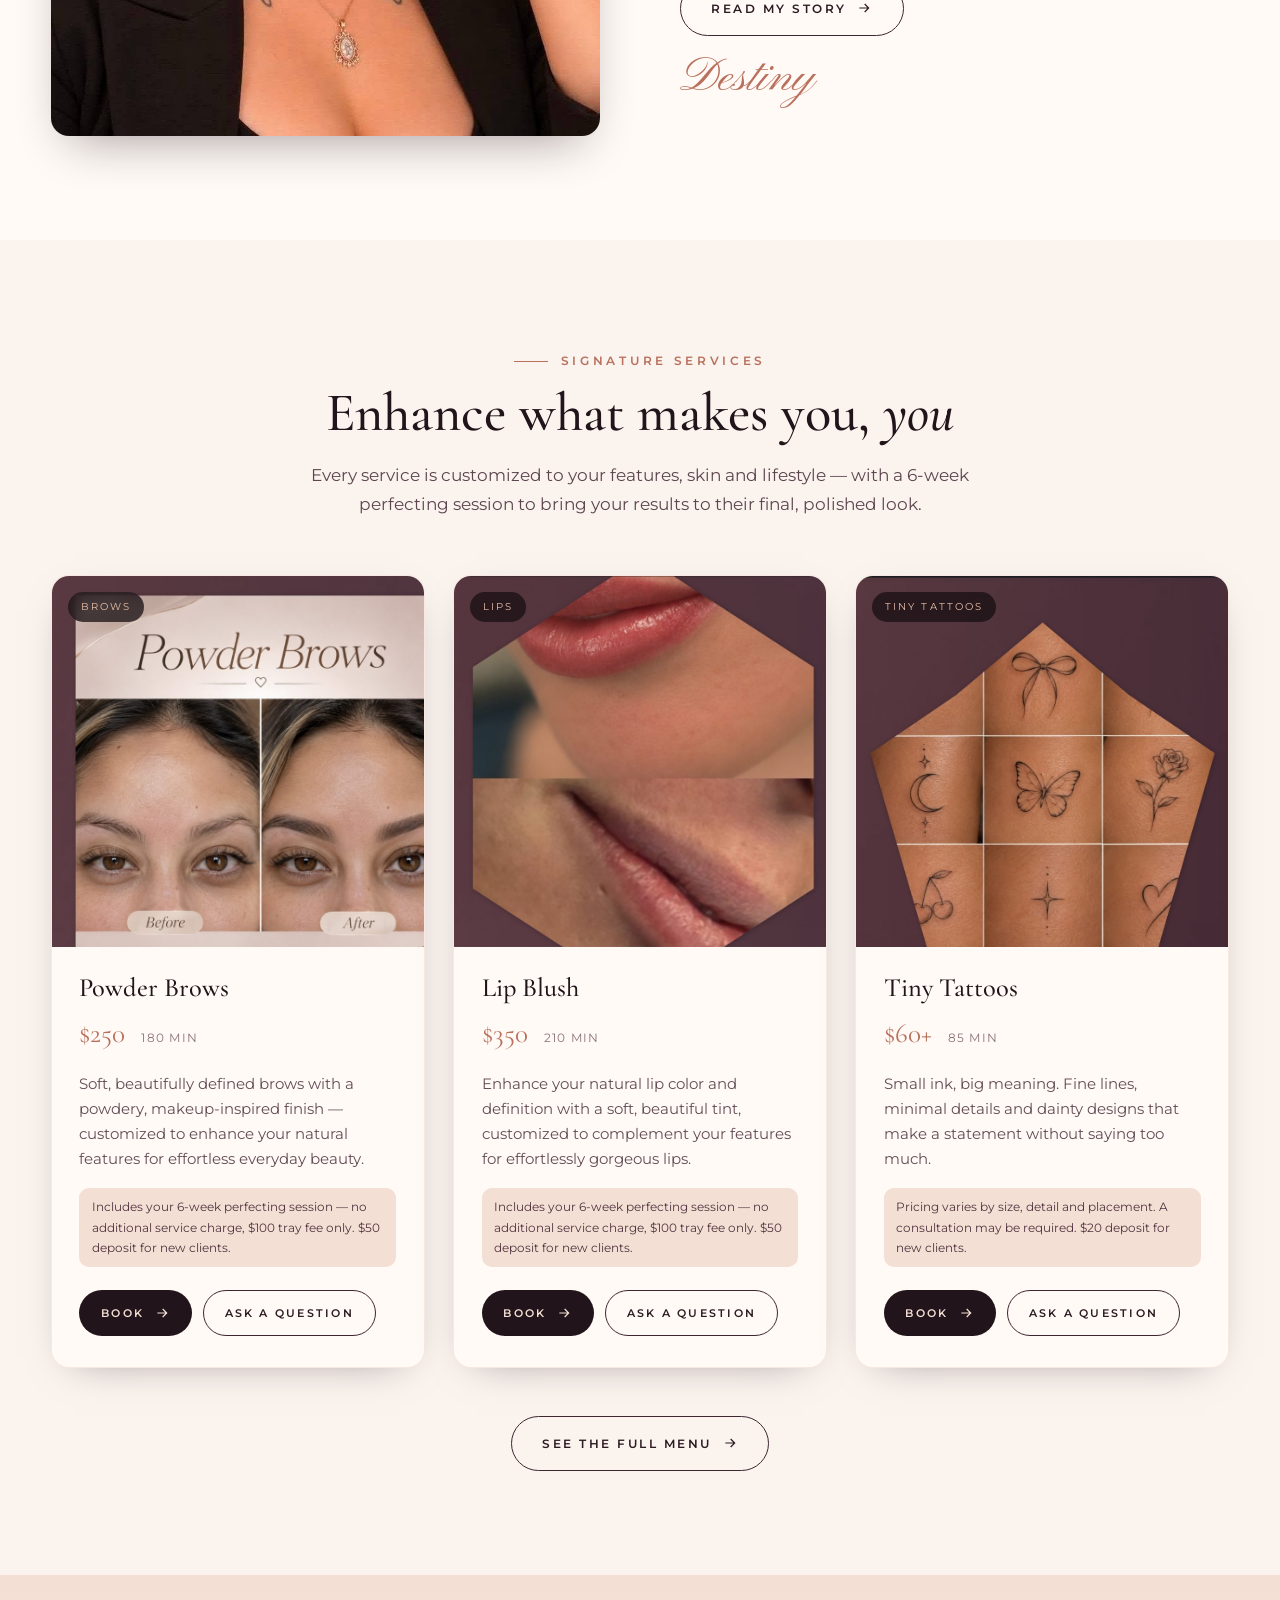
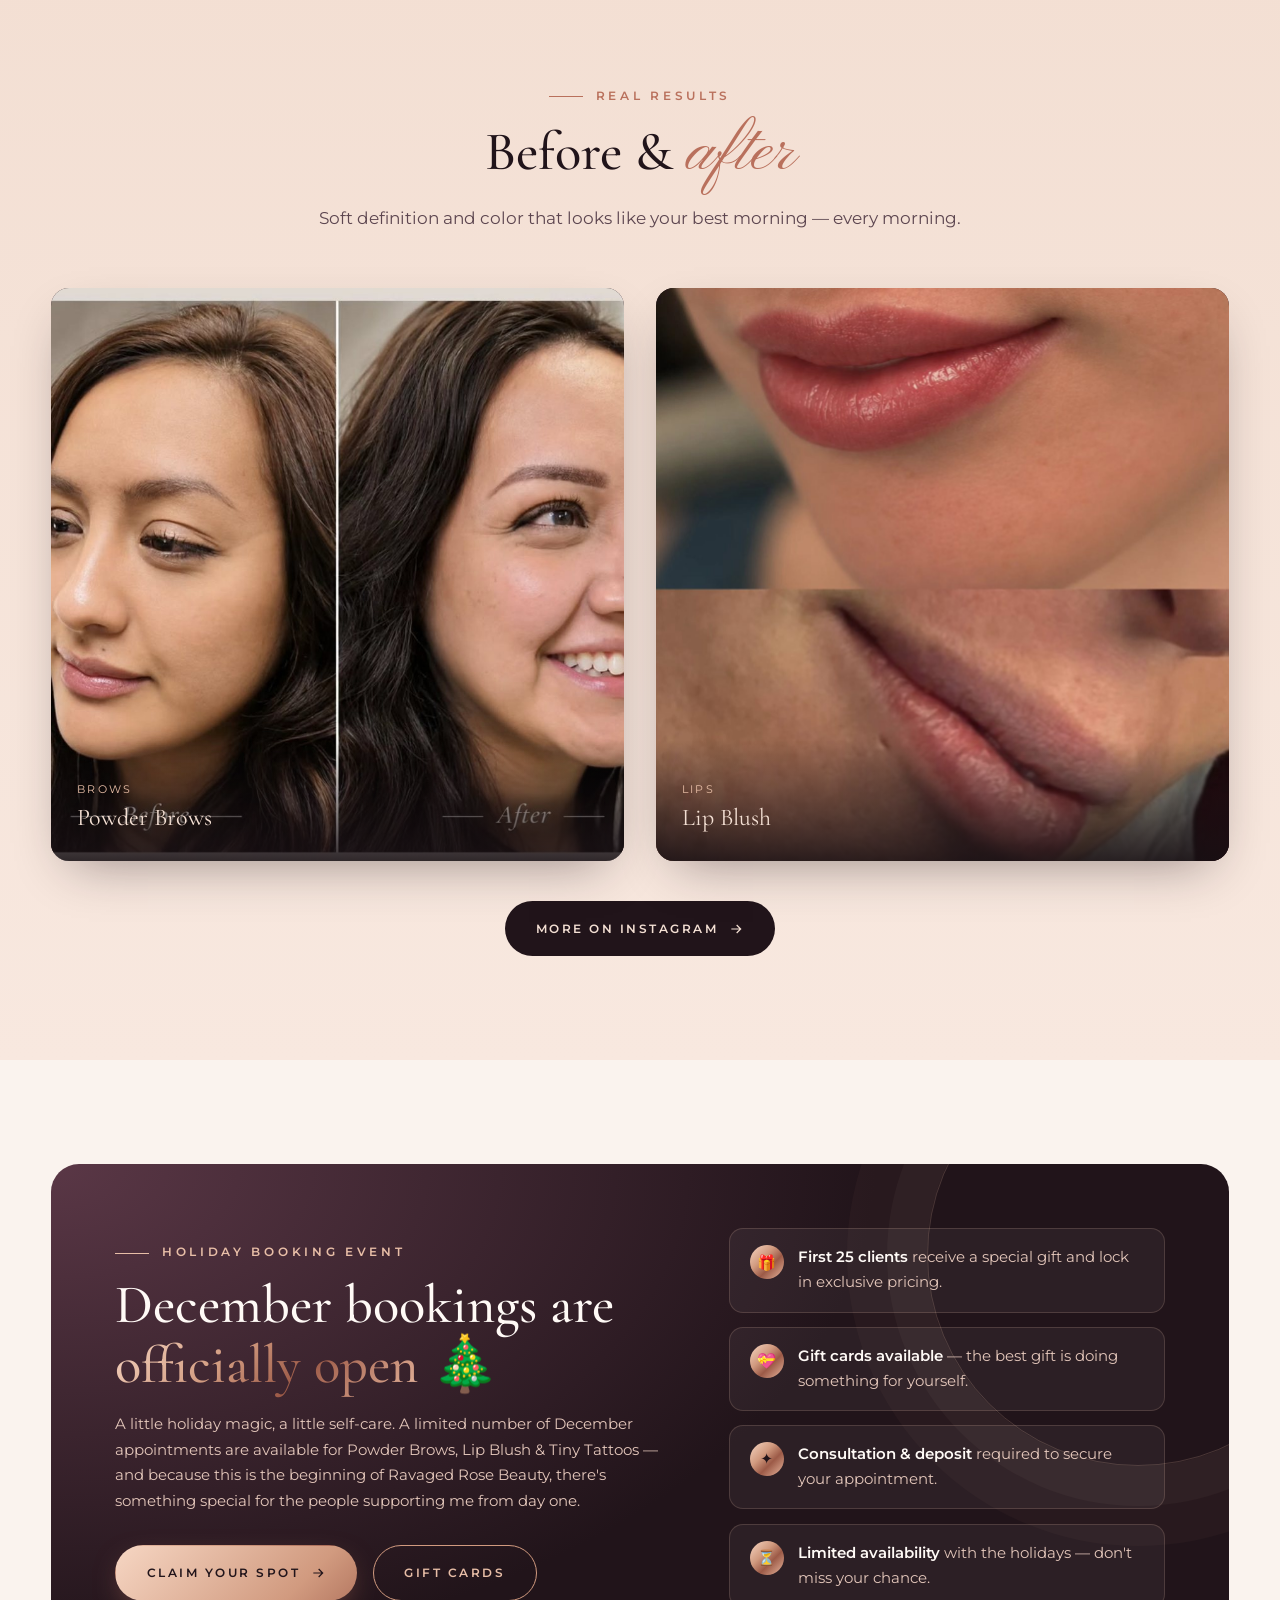
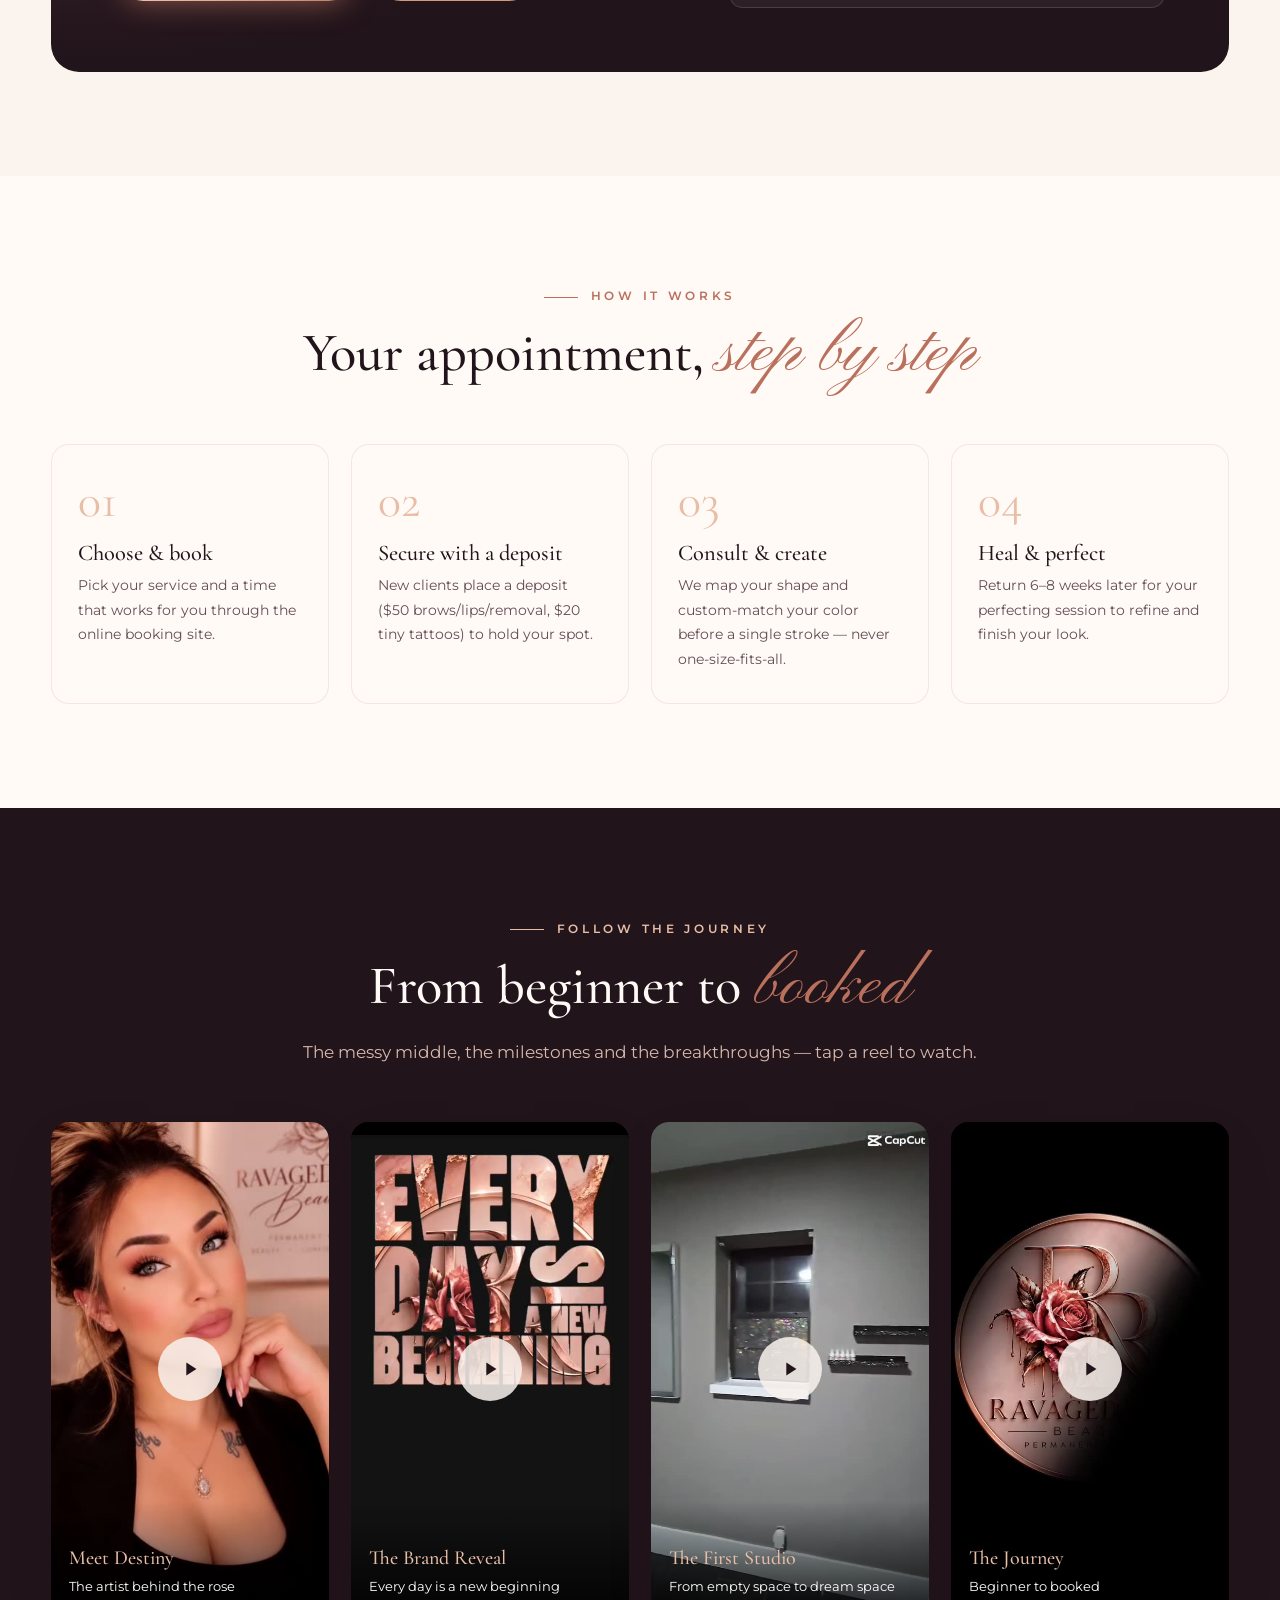
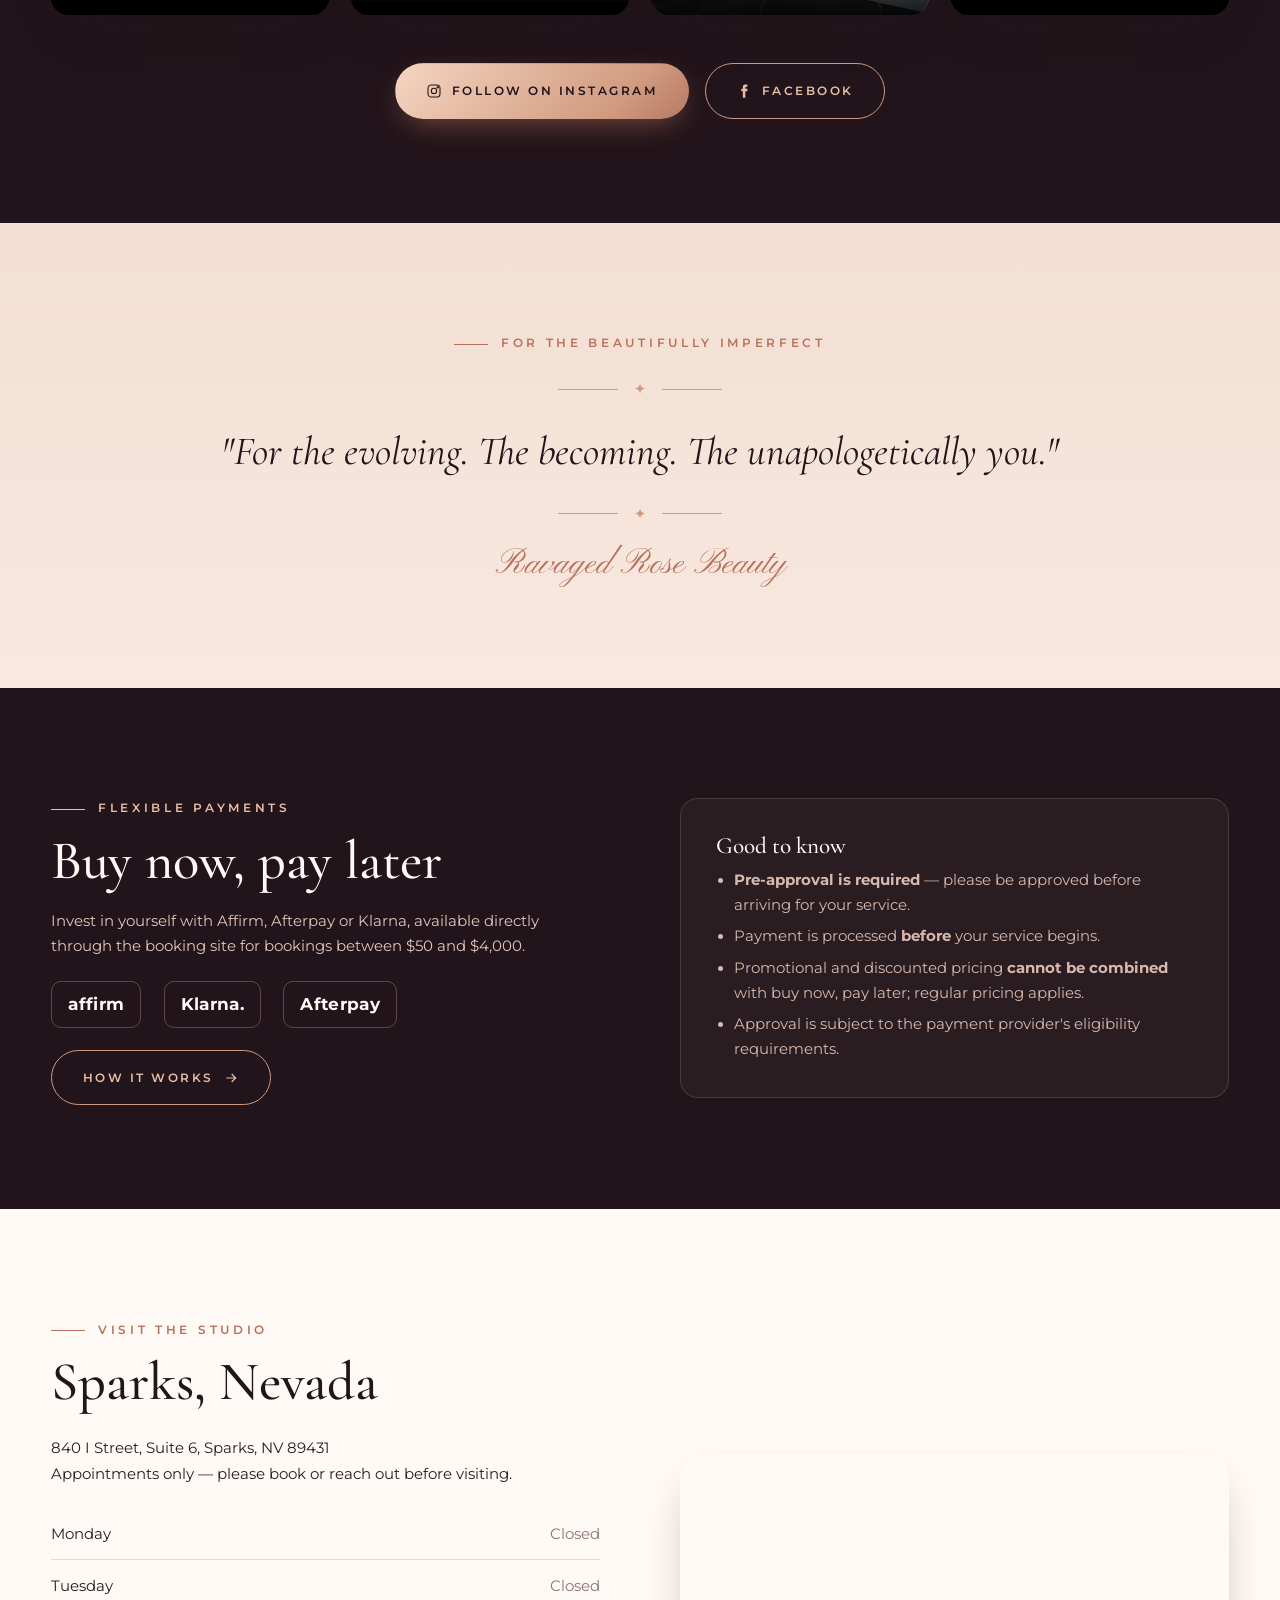
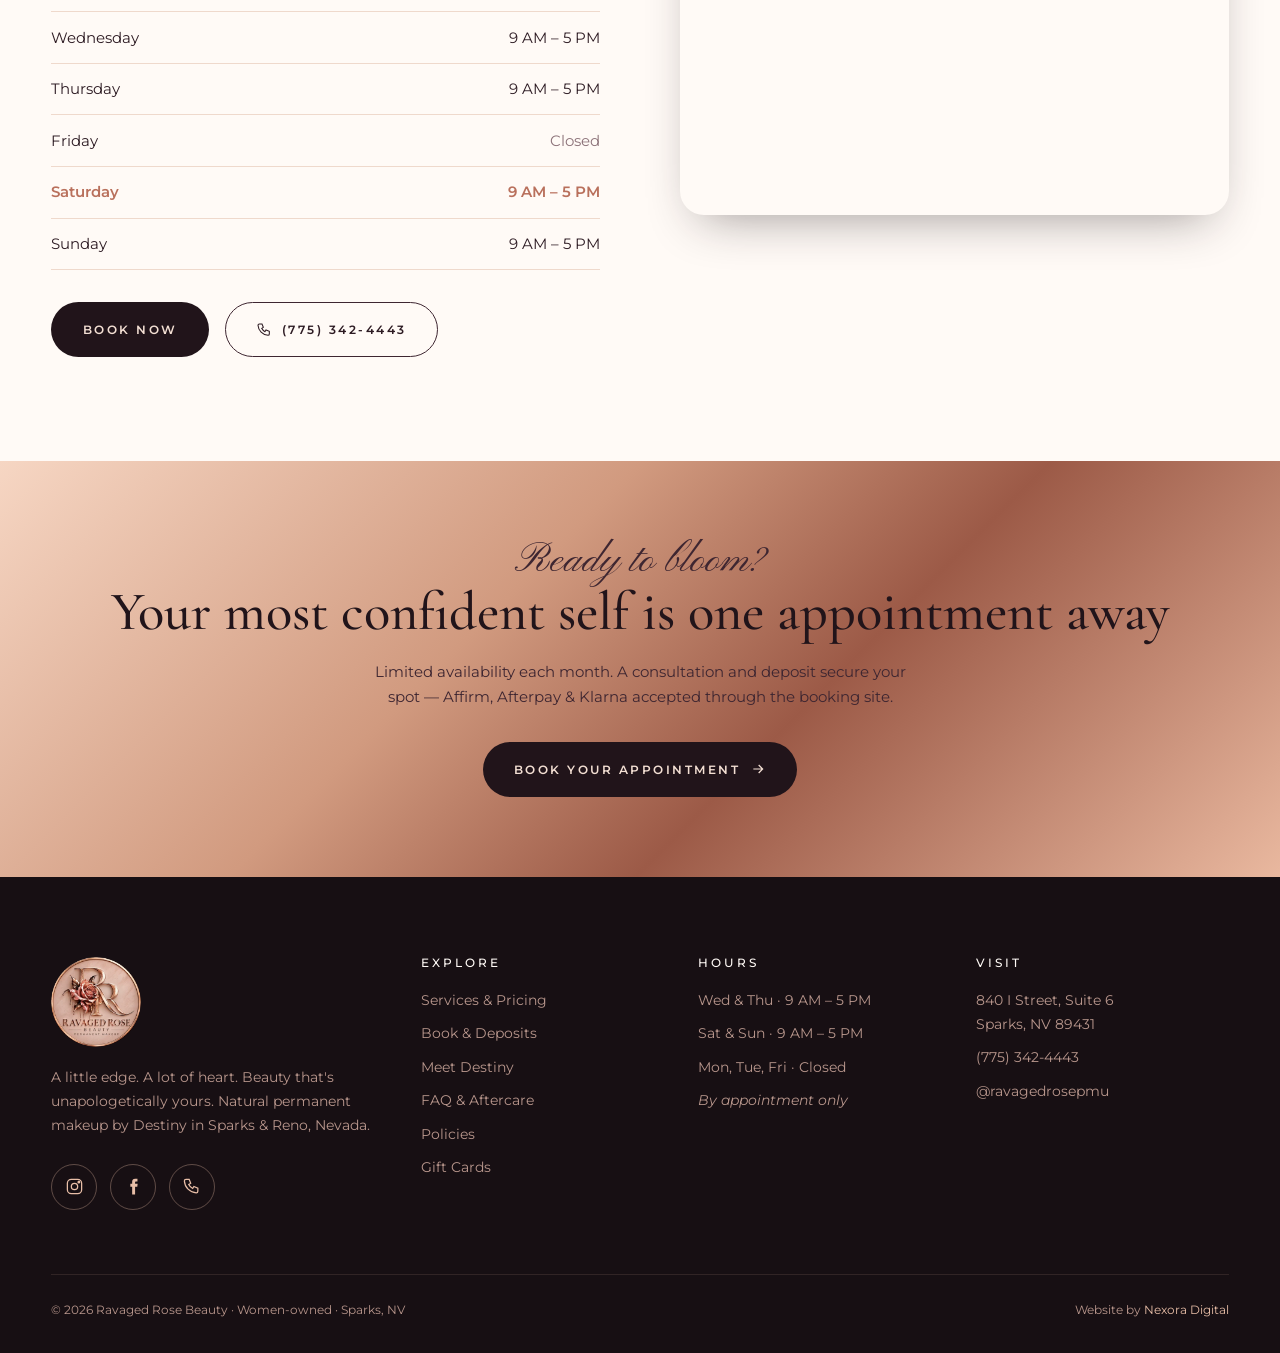
==== commit c7c16cc1: "Mobile polish: fix stretched logo, hero order, cross icon, floating Book button Co-Authored-By: Clau" ====
--- a/index.html
+++ b/index.html
@@ -60,7 +60,7 @@
     <div class="hero-visual reveal d2">
       <div class="hero-ring"></div>
       <img class="hero-logo" src="/assets/img/logo.webp" alt="Ravaged Rose Beauty — Permanent Makeup" width="440" height="440">
-      <div class="hero-badge"><strong>Faith-driven ✝</strong>Women-owned studio in Sparks, NV</div>
+      <div class="hero-badge"><strong>Faith-driven <svg class="cross" viewBox="0 0 24 24" aria-hidden="true"><path d="M10.5 2h3v6h5.5v3h-5.5v11h-3V11H5V8h5.5z" fill="currentColor"/></svg></strong>Women-owned studio in Sparks, NV</div>
     </div>
   </div>
 </section>
--- a/assets/css/style.css
+++ b/assets/css/style.css
@@ -57,7 +57,7 @@
 .btn svg{width:16px;height:16px}
 
 /* promo bar */
-.promo-bar{background:var(--plum-900);color:var(--blush);font-size:.74rem;letter-spacing:.14em;text-transform:uppercase;text-align:center;padding:.65rem 1rem}
+.promo-bar{background:var(--plum-900);color:var(--blush);font-size:.74rem;line-height:1.5;letter-spacing:.14em;text-transform:uppercase;text-align:center;padding:.7rem 1rem}
 .promo-bar a{color:var(--rose-light);border-bottom:1px solid var(--rose-gold);margin-left:.5rem}
 
 /* header */
@@ -93,10 +93,12 @@
 .hero-meta div{font-size:.72rem;letter-spacing:.18em;text-transform:uppercase;color:#cfaea2}
 .hero-meta strong{display:block;font-family:var(--serif);font-size:1.9rem;letter-spacing:0;text-transform:none;color:var(--paper);font-weight:500}
 .hero-visual{position:relative;justify-self:center}
-.hero-logo{width:min(440px,80vw);border-radius:50%;box-shadow:0 0 0 1px rgba(232,190,167,.3),0 0 0 18px rgba(232,190,167,.05),0 40px 90px -20px rgba(0,0,0,.7);animation:float 7s ease-in-out infinite}
+.hero-logo{width:min(440px,80vw);height:auto;border-radius:50%;box-shadow:0 0 0 1px rgba(232,190,167,.3),0 0 0 18px rgba(232,190,167,.05),0 40px 90px -20px rgba(0,0,0,.7);animation:float 7s ease-in-out infinite}
 .hero-ring{position:absolute;inset:-34px;border:1px dashed rgba(232,190,167,.35);border-radius:50%;animation:spin 60s linear infinite}
 .hero-badge{position:absolute;bottom:6%;left:-10%;background:var(--paper);color:var(--plum-900);padding:1rem 1.3rem;border-radius:14px;box-shadow:var(--shadow);font-size:.75rem;letter-spacing:.08em;max-width:220px}
-.hero-badge strong{font-family:var(--serif);font-size:1.3rem;display:block;letter-spacing:0;color:var(--rose)}
+.hero-badge strong{font-family:var(--serif);font-size:1.3rem;display:flex;align-items:center;gap:.4rem;letter-spacing:0;color:var(--rose)}
+.cross{width:.85em;height:.85em;display:inline-block;vertical-align:-.1em;color:var(--rose)}
+.ico .cross{width:1em;height:1em;color:inherit}
 @keyframes float{0%,100%{transform:translateY(0)}50%{transform:translateY(-14px)}}
 @keyframes spin{to{transform:rotate(360deg)}}
 
@@ -283,7 +285,8 @@
 .foot-bottom a{color:var(--rose-light)}
 
 /* floating book button (mobile) */
-.float-book{position:fixed;right:1rem;bottom:1rem;z-index:60;display:none;box-shadow:0 14px 30px -10px rgba(0,0,0,.5)}
+.float-book{position:fixed;right:1rem;bottom:calc(1rem + env(safe-area-inset-bottom));z-index:60;display:none;box-shadow:0 14px 30px -10px rgba(0,0,0,.5);opacity:0;transform:translateY(20px);pointer-events:none;transition:opacity .35s ease,transform .35s ease}
+.float-book.show{opacity:1;transform:none;pointer-events:auto}
 
 /* reveal */
 .reveal{opacity:0;transform:translateY(28px);transition:opacity .9s ease,transform .9s ease}
@@ -304,15 +307,20 @@
   .menu-open .nav-links{transform:none}
   .menu-toggle{display:block}
   .hero-grid,.split,.promo,.contact-grid{grid-template-columns:1fr}
-  .hero{padding:4rem 0 5rem}
-  .hero-visual{order:-1}
-  .hero-logo{width:min(300px,70vw)}
-  .hero-badge{position:relative;left:auto;bottom:auto;margin:1.6rem auto 0;text-align:center}
+  .hero{padding:3rem 0 4rem}
+  .hero-grid{gap:3rem;text-align:center}
+  .hero .eyebrow{justify-content:center}
+  .hero-ctas{justify-content:center}
+  .hero-meta{justify-content:center}
+  .hero-logo{width:min(230px,60vw)}
+  .hero-ring{inset:-22px}
+  .hero-badge{position:relative;left:auto;bottom:auto;margin:1.8rem auto 0;text-align:center;max-width:260px}
+  .hero-badge strong{justify-content:center}
   .promo-bar{font-size:.64rem;letter-spacing:.08em}
   .hide-sm{display:none}
   .split{gap:3rem}
   .promo{padding:2.6rem 1.6rem}
-  .float-book{display:inline-flex}
+  .float-book{display:inline-flex;padding:.85rem 1.5rem;font-size:.72rem}
 }
 @media (max-width:640px){
   section{padding:4.5rem 0}
@@ -324,5 +332,10 @@
   form.card-form,.contact-card{padding:1.8rem}
   .book-frame iframe{height:760px}
   .hero-meta{gap:1.4rem}
+  .eyebrow{letter-spacing:.2em;font-size:.66rem}
+  .eyebrow::before{width:20px}
+  .hero .eyebrow::before{display:none}
+  .hero-ctas .btn{width:100%;justify-content:center}
+  .promo-bar{padding:.6rem .8rem}
 }
 @media (prefers-reduced-motion:reduce){*{animation:none!important;transition:none!important}.reveal{opacity:1;transform:none}}
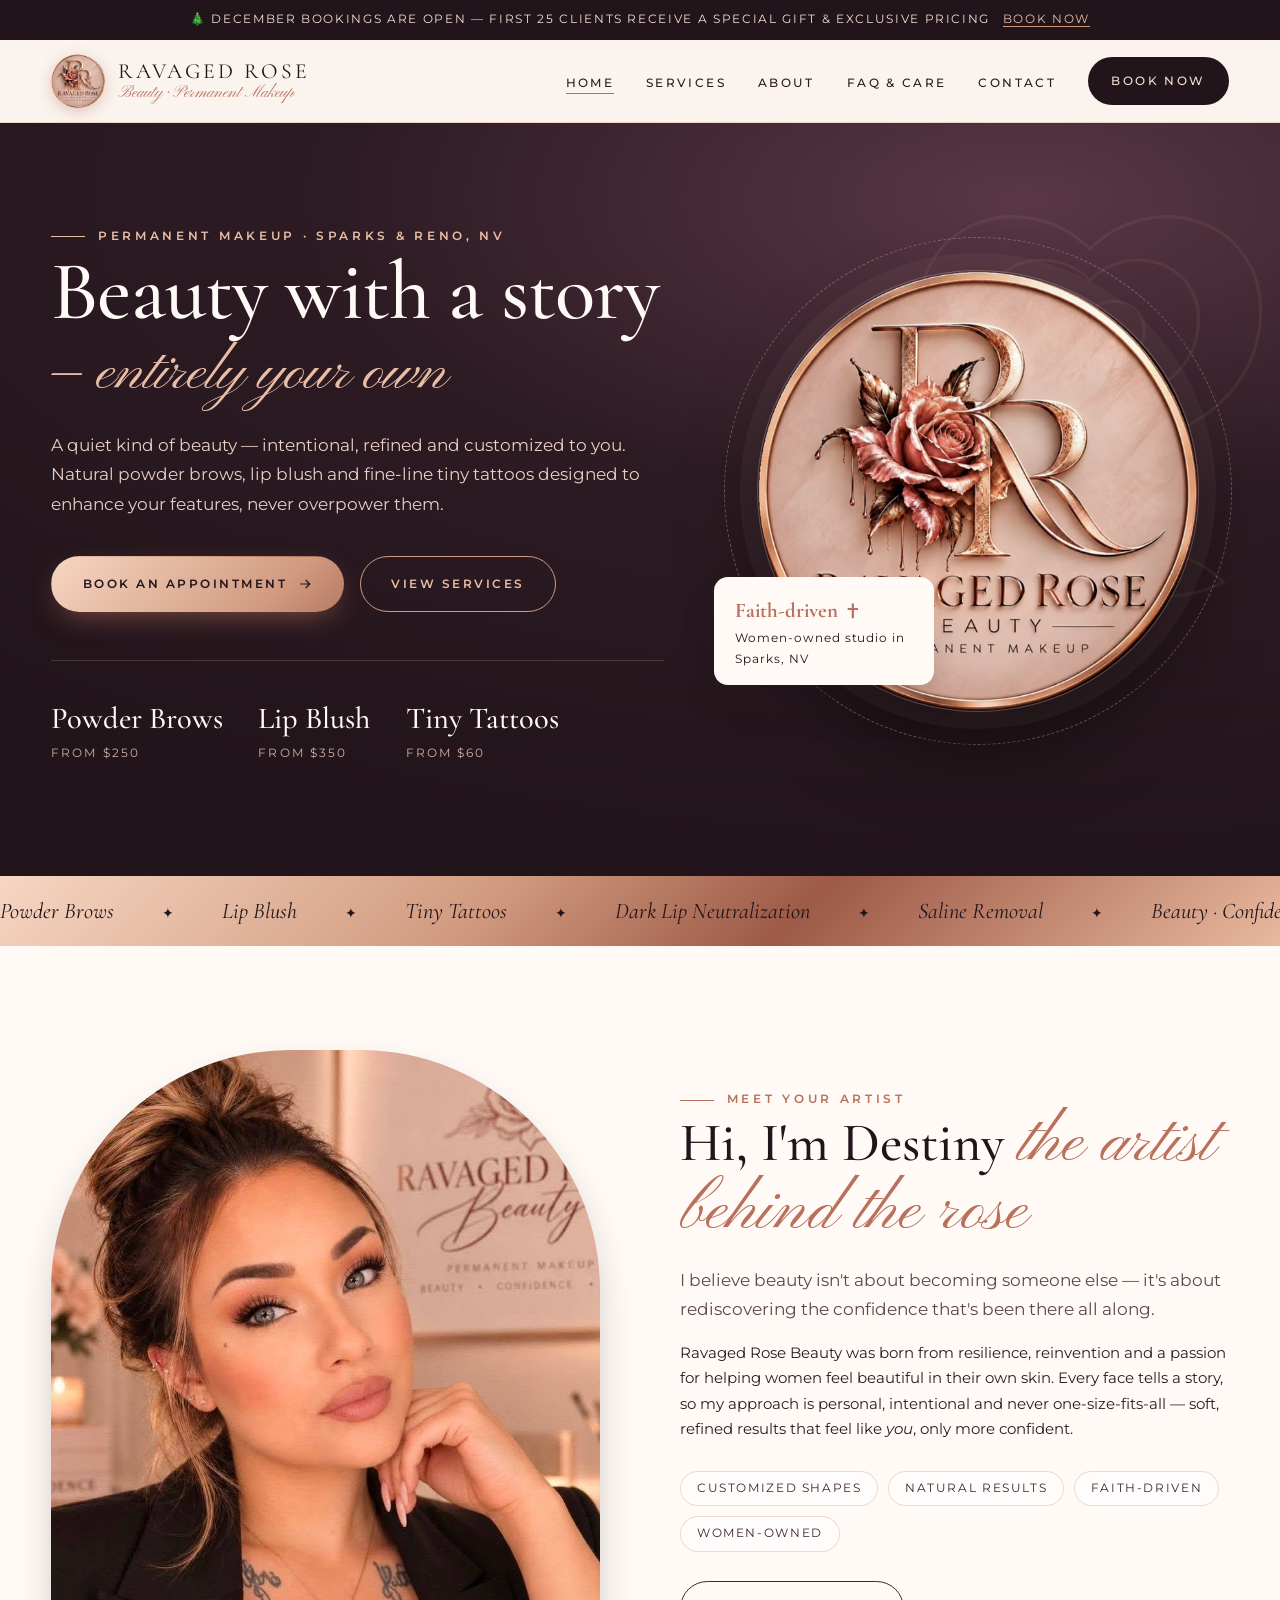
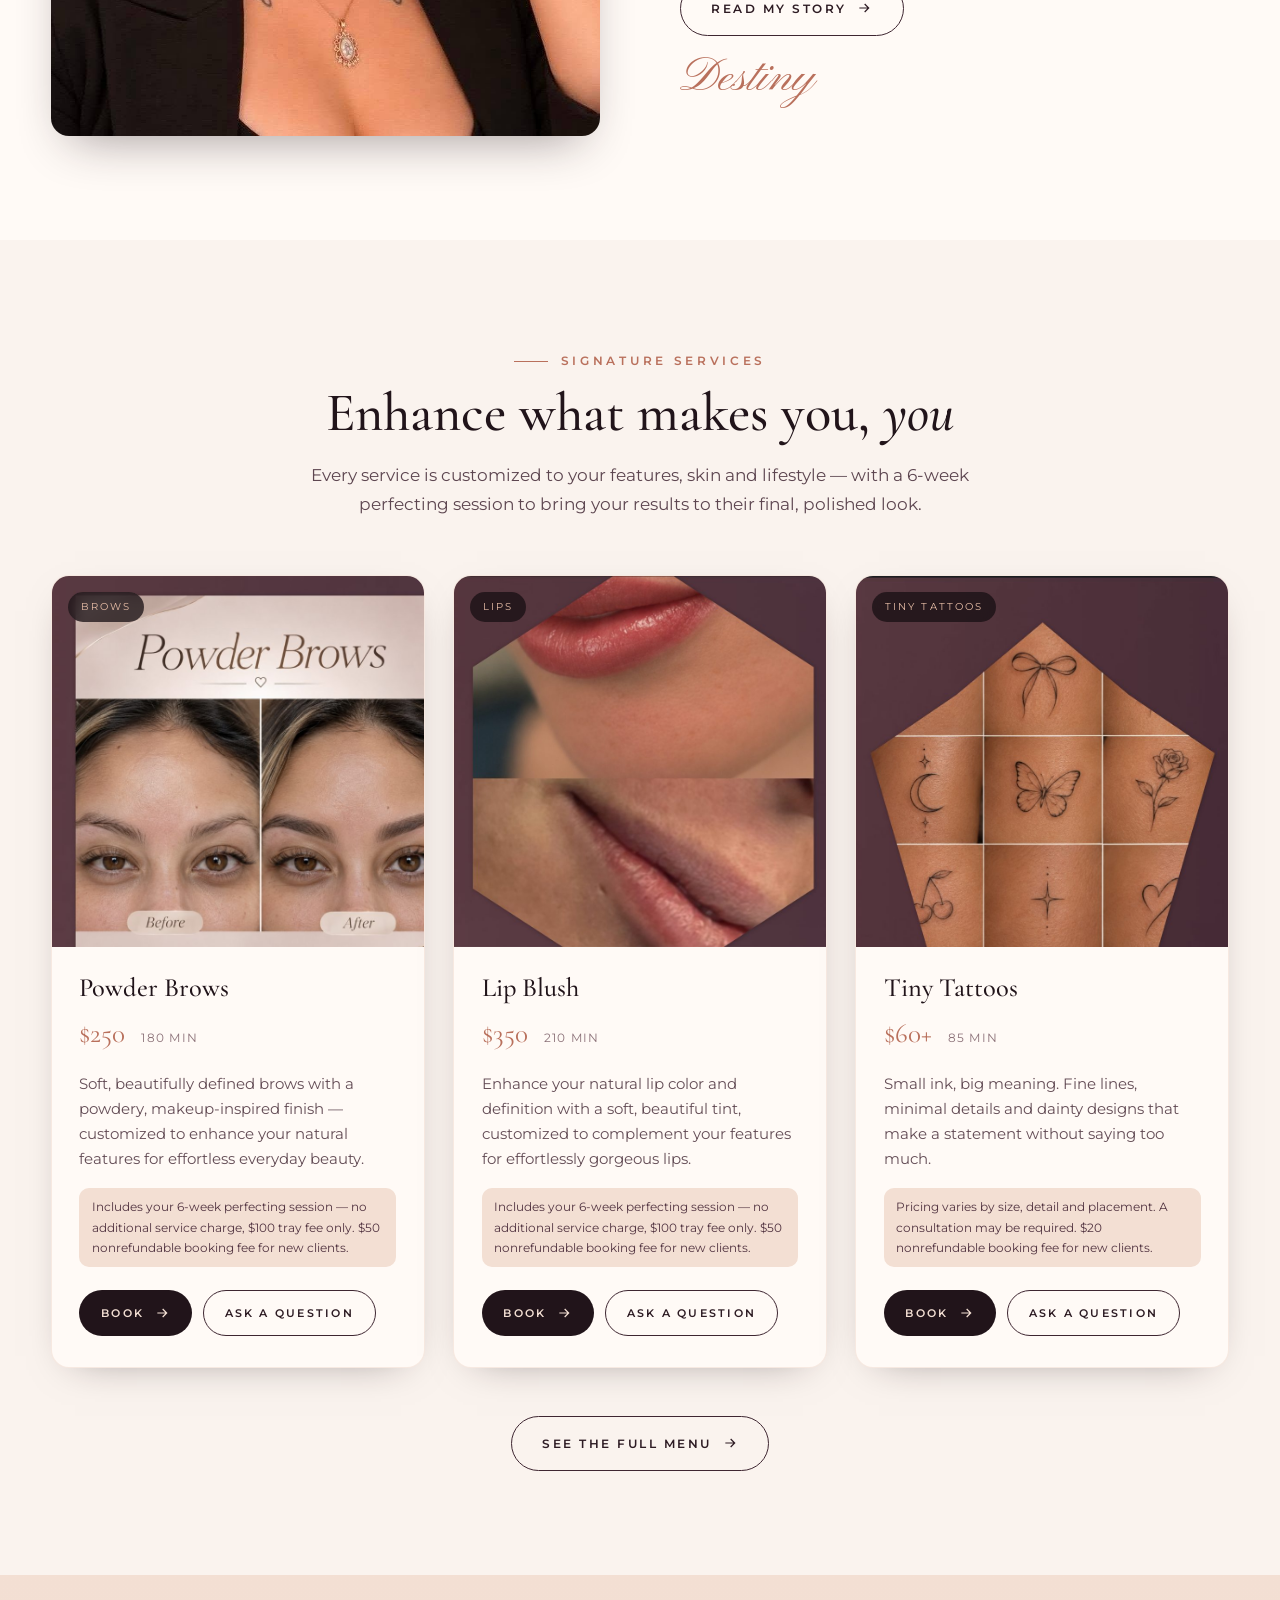
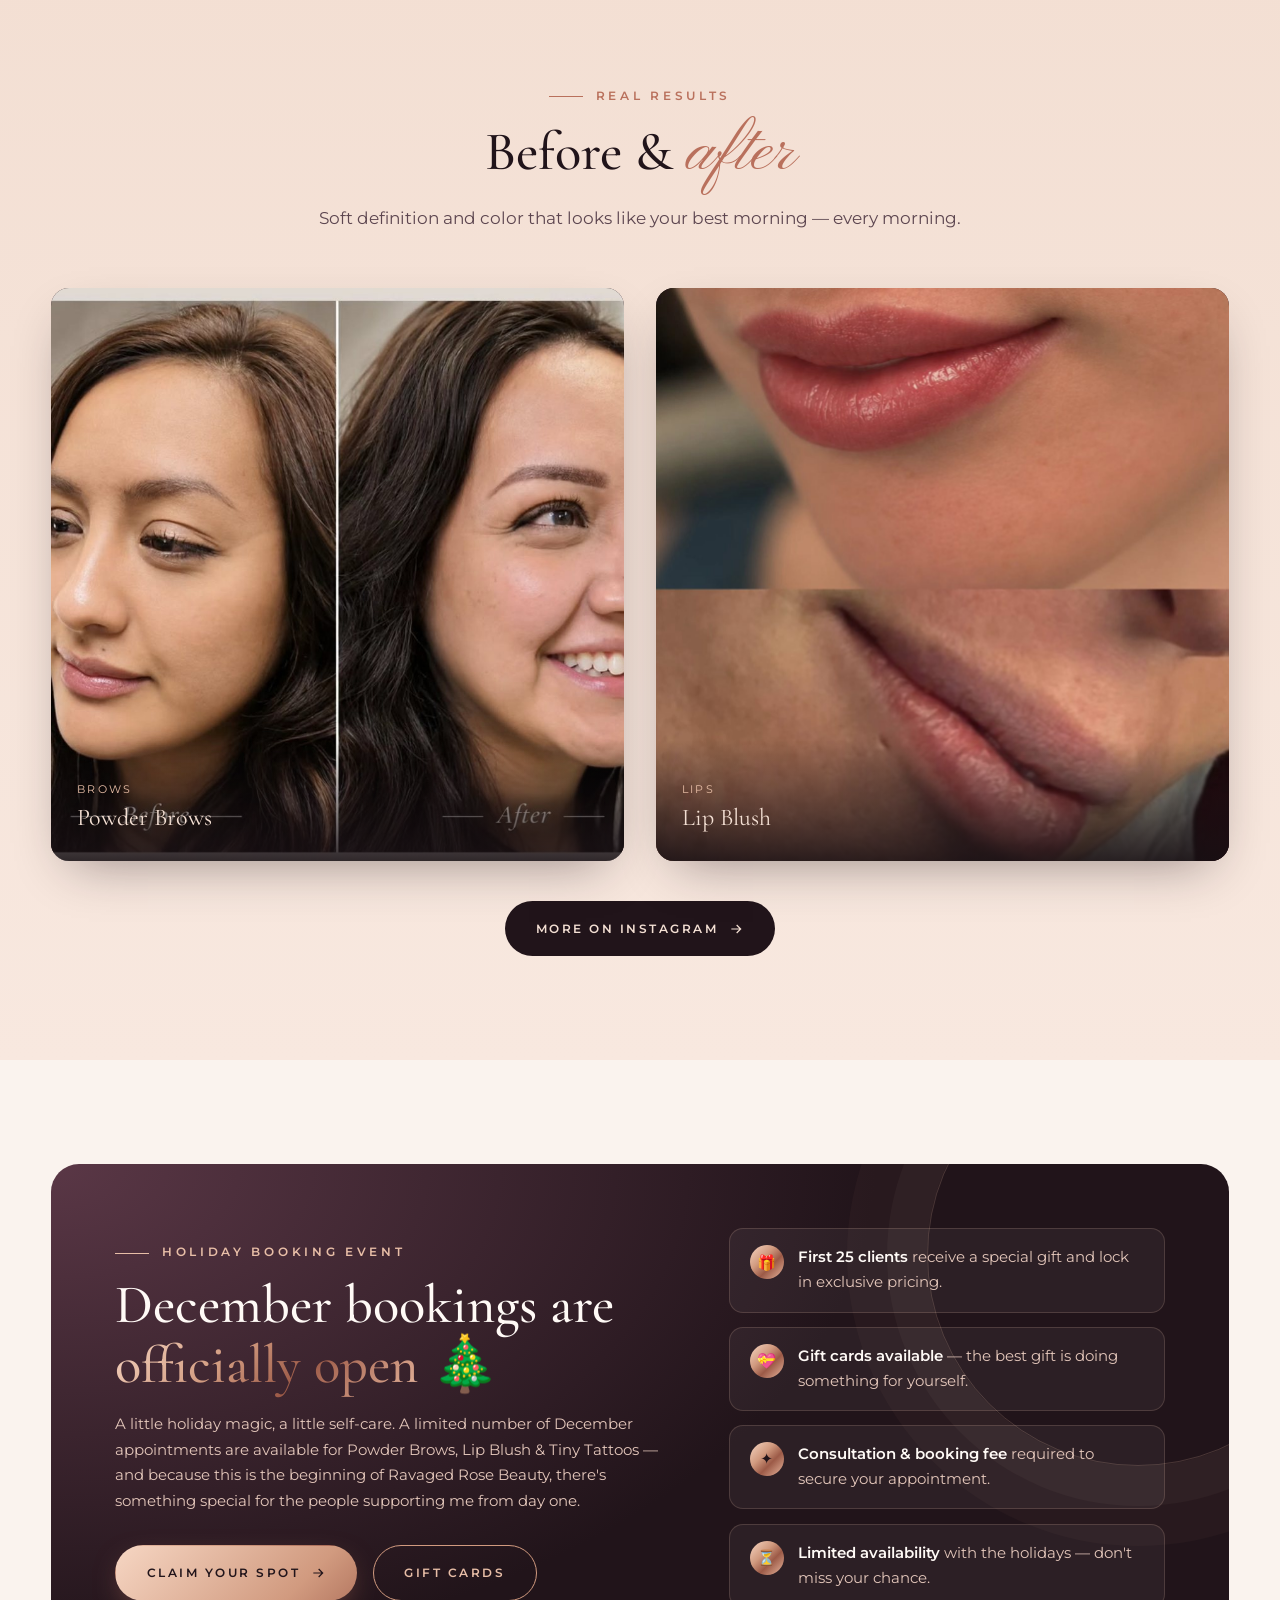
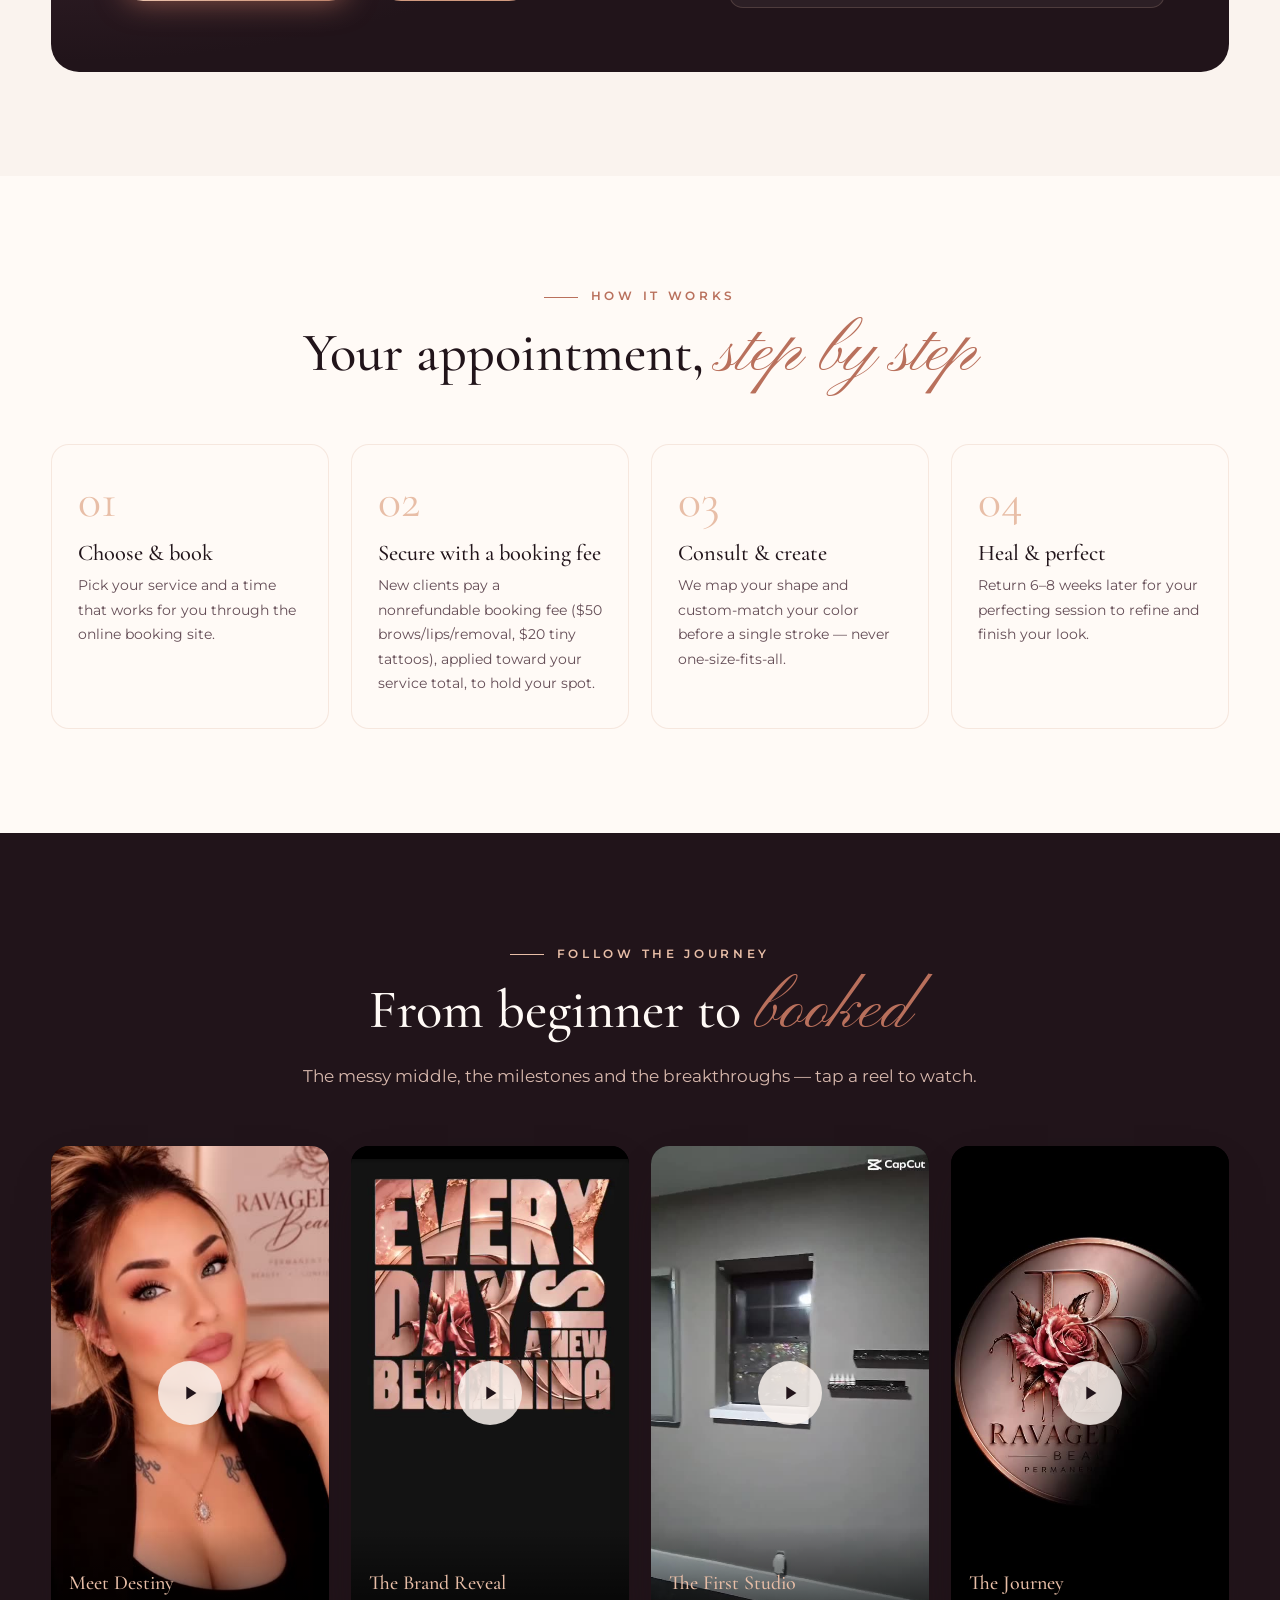
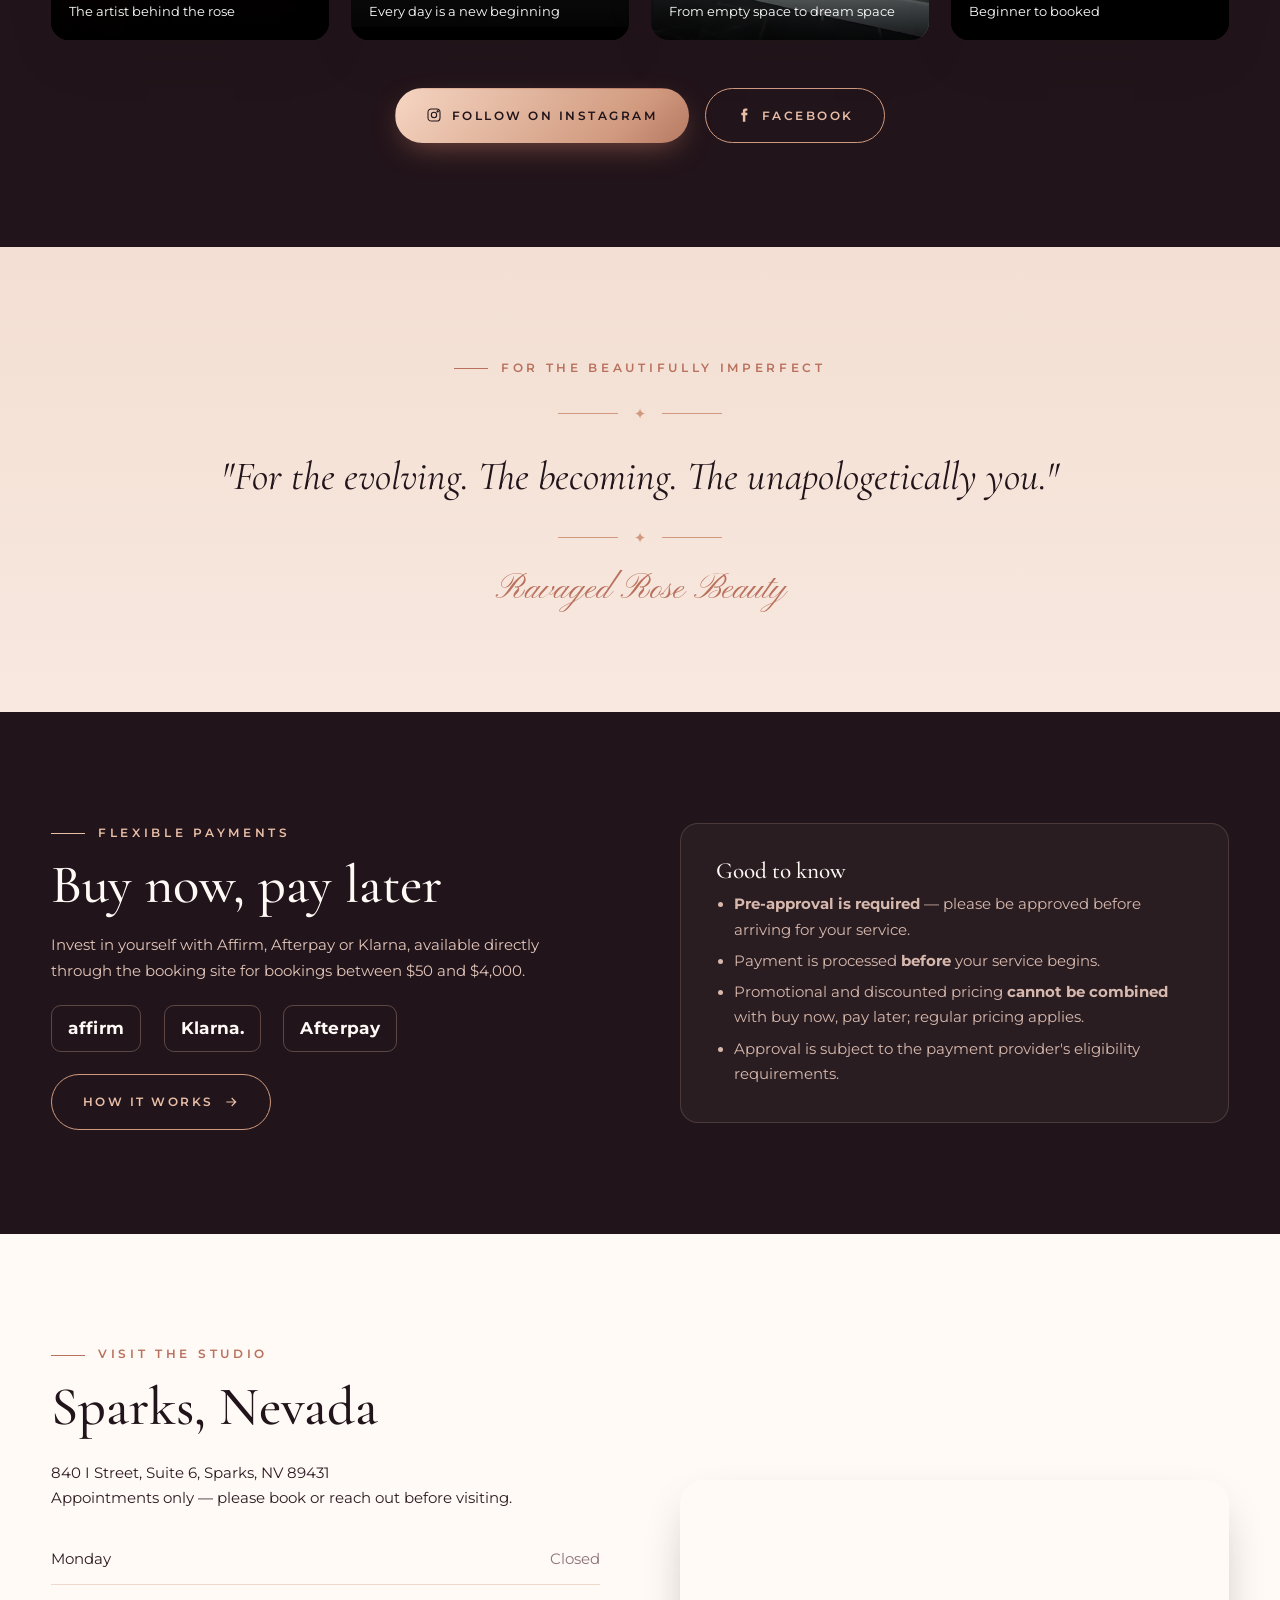
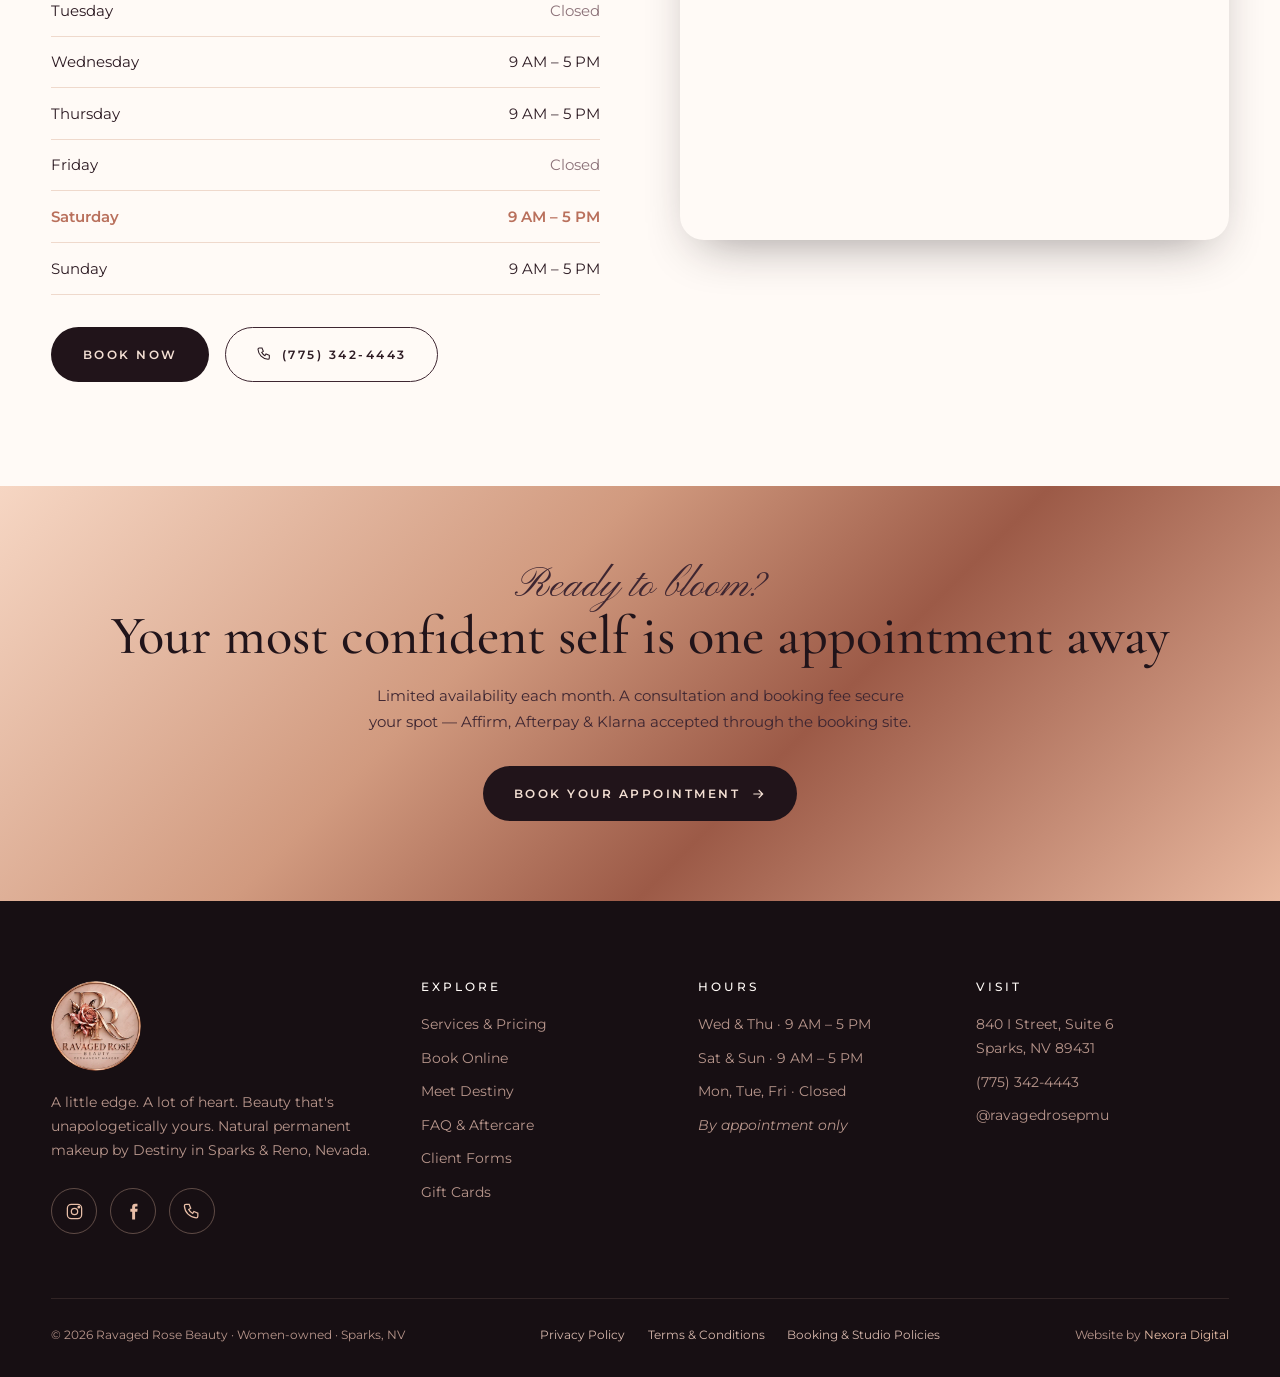
==== commit 3eef4b50: "Add policies, terms, privacy, client forms; booking fee wording; booking acknowledgment - New pages:" ====
--- a/index.html
+++ b/index.html
@@ -4,10 +4,10 @@
 <meta charset="utf-8">
 <meta name="viewport" content="width=device-width, initial-scale=1">
 <title>Ravaged Rose Beauty | Permanent Makeup in Sparks & Reno, NV — Powder Brows & Lip Blush</title>
-<meta name="description" content="Natural permanent makeup by Destiny in Sparks/Reno, NV. Powder brows, lip blush, dark lip neutralization, saline removal and tiny tattoos. Book online with a deposit.">
+<meta name="description" content="Natural permanent makeup by Destiny in Sparks/Reno, NV. Powder brows, lip blush, dark lip neutralization, saline removal and tiny tattoos. Book online with a booking fee.">
 <meta name="theme-color" content="#21141a">
 <meta property="og:title" content="Ravaged Rose Beauty | Permanent Makeup in Sparks & Reno, NV — Powder Brows & Lip Blush">
-<meta property="og:description" content="Natural permanent makeup by Destiny in Sparks/Reno, NV. Powder brows, lip blush, dark lip neutralization, saline removal and tiny tattoos. Book online with a deposit.">
+<meta property="og:description" content="Natural permanent makeup by Destiny in Sparks/Reno, NV. Powder brows, lip blush, dark lip neutralization, saline removal and tiny tattoos. Book online with a booking fee.">
 <meta property="og:image" content="/assets/img/logo.png">
 <meta property="og:type" content="website">
 <link rel="icon" type="image/png" href="/assets/img/favicon.png">
@@ -98,7 +98,7 @@
     <h3>Powder Brows</h3>
     <div class="svc-meta"><span class="price">$250</span><span>180 min</span></div>
     <p>Soft, beautifully defined brows with a powdery, makeup-inspired finish — customized to enhance your natural features for effortless everyday beauty.</p>
-    <div class="svc-note">Includes your 6-week perfecting session — no additional service charge, $100 tray fee only. $50 deposit for new clients.</div>
+    <div class="svc-note">Includes your 6-week perfecting session — no additional service charge, $100 tray fee only. $50 nonrefundable booking fee for new clients.</div>
     <div class="svc-actions"><a class="btn btn-dark" href="/book">Book <svg viewBox="0 0 24 24" fill="none" stroke="currentColor" stroke-width="1.8"><path d="M5 12h14M13 6l6 6-6 6"/></svg></a><a class="btn btn-outline" href="/contact?service=powder-brows">Ask a question</a></div>
   </div>
 </article><article class="svc-card reveal d1" data-cat="lips" id="lip-blush">
@@ -107,7 +107,7 @@
     <h3>Lip Blush</h3>
     <div class="svc-meta"><span class="price">$350</span><span>210 min</span></div>
     <p>Enhance your natural lip color and definition with a soft, beautiful tint, customized to complement your features for effortlessly gorgeous lips.</p>
-    <div class="svc-note">Includes your 6-week perfecting session — no additional service charge, $100 tray fee only. $50 deposit for new clients.</div>
+    <div class="svc-note">Includes your 6-week perfecting session — no additional service charge, $100 tray fee only. $50 nonrefundable booking fee for new clients.</div>
     <div class="svc-actions"><a class="btn btn-dark" href="/book">Book <svg viewBox="0 0 24 24" fill="none" stroke="currentColor" stroke-width="1.8"><path d="M5 12h14M13 6l6 6-6 6"/></svg></a><a class="btn btn-outline" href="/contact?service=lip-blush">Ask a question</a></div>
   </div>
 </article><article class="svc-card reveal d2" data-cat="tattoos" id="tiny-tattoos">
@@ -116,7 +116,7 @@
     <h3>Tiny Tattoos</h3>
     <div class="svc-meta"><span class="price">$60+</span><span>85 min</span></div>
     <p>Small ink, big meaning. Fine lines, minimal details and dainty designs that make a statement without saying too much.</p>
-    <div class="svc-note">Pricing varies by size, detail and placement. A consultation may be required. $20 deposit for new clients.</div>
+    <div class="svc-note">Pricing varies by size, detail and placement. A consultation may be required. $20 nonrefundable booking fee for new clients.</div>
     <div class="svc-actions"><a class="btn btn-dark" href="/book">Book <svg viewBox="0 0 24 24" fill="none" stroke="currentColor" stroke-width="1.8"><path d="M5 12h14M13 6l6 6-6 6"/></svg></a><a class="btn btn-outline" href="/contact?service=tiny-tattoos">Ask a question</a></div>
   </div>
 </article></div>
@@ -151,7 +151,7 @@
       <ul class="promo-list">
         <li><span class="ico">🎁</span><div><b>First 25 clients</b> receive a special gift and lock in exclusive pricing.</div></li>
         <li><span class="ico">💝</span><div><b>Gift cards available</b> — the best gift is doing something for yourself.</div></li>
-        <li><span class="ico">✦</span><div><b>Consultation &amp; deposit</b> required to secure your appointment.</div></li>
+        <li><span class="ico">✦</span><div><b>Consultation &amp; booking fee</b> required to secure your appointment.</div></li>
         <li><span class="ico">⏳</span><div><b>Limited availability</b> with the holidays — don't miss your chance.</div></li>
       </ul>
     </div>
@@ -166,7 +166,7 @@
     </div>
     <div class="steps">
       <div class="step reveal"><h3>Choose &amp; book</h3><p>Pick your service and a time that works for you through the online booking site.</p></div>
-      <div class="step reveal d1"><h3>Secure with a deposit</h3><p>New clients place a deposit ($50 brows/lips/removal, $20 tiny tattoos) to hold your spot.</p></div>
+      <div class="step reveal d1"><h3>Secure with a booking fee</h3><p>New clients pay a nonrefundable booking fee ($50 brows/lips/removal, $20 tiny tattoos), applied toward your service total, to hold your spot.</p></div>
       <div class="step reveal d2"><h3>Consult &amp; create</h3><p>We map your shape and custom-match your color before a single stroke — never one-size-fits-all.</p></div>
       <div class="step reveal d3"><h3>Heal &amp; perfect</h3><p>Return 6–8 weeks later for your perfecting session to refine and finish your look.</p></div>
     </div>
@@ -262,7 +262,7 @@
   <div class="container reveal">
     <span class="script" style="font-size:2.6rem;color:var(--plum-700)">Ready to bloom?</span>
     <h2>Your most confident self is one appointment away</h2>
-    <p>Limited availability each month. A consultation and deposit secure your spot — Affirm, Afterpay &amp; Klarna accepted through the booking site.</p>
+    <p>Limited availability each month. A consultation and booking fee secure your spot — Affirm, Afterpay &amp; Klarna accepted through the booking site.</p>
     <a class="btn btn-dark" href="/book">Book your appointment <svg viewBox="0 0 24 24" fill="none" stroke="currentColor" stroke-width="1.8"><path d="M5 12h14M13 6l6 6-6 6"/></svg></a>
   </div>
 </section>
@@ -282,10 +282,10 @@
       <h4>Explore</h4>
       <ul>
         <li><a href="/services">Services &amp; Pricing</a></li>
-        <li><a href="/book">Book &amp; Deposits</a></li>
+        <li><a href="/book">Book Online</a></li>
         <li><a href="/about">Meet Destiny</a></li>
         <li><a href="/faq">FAQ &amp; Aftercare</a></li>
-        <li><a href="/faq#policies">Policies</a></li>
+        <li><a href="/forms">Client Forms</a></li>
         <li><a data-link="GIFT_CARD_URL" href="#">Gift Cards</a></li>
       </ul>
     </div>
@@ -309,6 +309,7 @@
   </div>
   <div class="container foot-bottom">
     <span>© <span data-year>2026</span> Ravaged Rose Beauty · Women-owned · Sparks, NV</span>
+    <nav class="foot-legal" aria-label="Legal"><a href="/privacy">Privacy Policy</a><a href="/terms">Terms &amp; Conditions</a><a href="/policies">Booking &amp; Studio Policies</a></nav>
     <span>Website by <a href="https://www.nexoradigital.live" target="_blank" rel="noopener">Nexora Digital</a></span>
   </div>
 </footer>
--- a/assets/css/style.css
+++ b/assets/css/style.css
@@ -269,6 +269,133 @@
 .faq details p,.faq details ul{margin-top:.8rem;color:#644d56;font-size:.95rem}
 .faq details ul{padding-left:1.2rem}
 
+/* faq v2: top questions + grouped accordions */
+.faq-top{max-width:900px;margin:0 auto;display:grid;gap:1rem}
+.faq-top-item{background:var(--paper);border:1px solid var(--line);border-radius:var(--radius);padding:1.4rem 1.6rem;box-shadow:0 14px 40px -30px rgba(33,20,26,.55);transition:.3s;position:relative;overflow:hidden}
+.faq-top-item::before{content:"";position:absolute;left:0;top:0;bottom:0;width:4px;background:var(--grad-gold)}
+.faq-top-item[open]{box-shadow:var(--shadow)}
+.faq-top-item summary,.faq-q summary{cursor:pointer;list-style:none;display:flex;align-items:center;gap:1rem;font-family:var(--serif);color:var(--plum-900)}
+.faq-top-item summary{font-size:1.6rem}
+.faq-top-item summary::-webkit-details-marker,.faq-q summary::-webkit-details-marker,.faq-group summary::-webkit-details-marker,.form-peek summary::-webkit-details-marker{display:none}
+.faq-top-item summary::after,.faq-q summary::after{content:"+";margin-left:auto;color:var(--rose);font-family:var(--sans);font-weight:300;font-size:1.6rem;line-height:1;transition:.3s}
+.faq-top-item[open] summary::after,.faq-q[open] summary::after{transform:rotate(45deg)}
+.top-num{font-family:var(--sans);font-size:.7rem;letter-spacing:.2em;color:var(--rose);border:1px solid var(--line);border-radius:999px;padding:.35rem .6rem;flex:none}
+.faq-a{color:#644d56;font-size:.95rem;padding-top:.9rem}
+.faq-a p+p,.faq-a ul+p,.faq-a p+ul{margin-top:.7rem}
+.faq-a ul{padding-left:1.2rem;display:grid;gap:.35rem}
+.faq-a a{color:var(--rose);border-bottom:1px solid currentColor}
+.faq-top-item .faq-a{padding-left:3.3rem}
+.faq-tools{max-width:900px;margin:0 auto 2rem;display:grid;gap:1.2rem}
+.faq-search{display:flex;align-items:center;gap:.7rem;background:#fff;border:1px solid rgba(82,52,65,.2);border-radius:999px;padding:.3rem 1.2rem;text-transform:none;letter-spacing:0}
+.faq-search svg{width:18px;height:18px;color:var(--rose);flex:none}
+.faq-search input{border:0;box-shadow:none!important;flex:1;padding:.75rem 0;background:transparent}
+.faq-chips{margin:0}
+.faq-chips .filter{font-size:.66rem}
+.faq-empty{text-align:center;color:var(--muted)}
+.faq-groups{max-width:900px;margin:0 auto;display:grid;gap:1rem}
+.faq-group{background:#fff;border:1px solid var(--line);border-radius:var(--radius);overflow:hidden;scroll-margin-top:110px}
+.faq-group>summary{cursor:pointer;list-style:none;display:flex;align-items:center;gap:1rem;padding:1.3rem 1.6rem;transition:.3s}
+.faq-group>summary:hover{background:var(--cream)}
+.faq-group[open]>summary{background:var(--plum-900);color:var(--blush)}
+.faq-group[open]>summary .g-title{color:var(--paper)}
+.g-ico{width:38px;height:38px;border-radius:50%;display:grid;place-items:center;background:var(--grad-gold);color:var(--plum-900);flex:none;font-size:.95rem}
+.g-title{font-family:var(--serif);font-size:1.5rem;color:var(--plum-900)}
+.g-count{margin-left:auto;font-size:.64rem;letter-spacing:.18em;text-transform:uppercase;color:var(--muted);white-space:nowrap}
+.faq-group>summary::after{content:"";width:9px;height:9px;border-right:1.5px solid var(--rose);border-bottom:1.5px solid var(--rose);transform:rotate(45deg);transition:.3s;margin:-4px .3rem 0 .4rem}
+.faq-group[open]>summary::after{transform:rotate(-135deg);margin-top:4px}
+.faq-list{padding:.4rem 1.6rem 1rem}
+.faq-q{border-bottom:1px solid var(--line);padding:1.1rem 0}
+.faq-q:last-child{border-bottom:0}
+.faq-q summary{font-size:1.25rem}
+.cards-4{grid-template-columns:repeat(4,1fr)}
+.alert{max-width:900px;margin:2rem auto 0;background:#fff4f1;border:1px solid rgba(185,112,92,.35);border-left:4px solid var(--rose);border-radius:12px;padding:1rem 1.3rem;font-size:.92rem;color:var(--plum-700)}
+.link-card{display:flex;flex-direction:column;transition:.35s}
+.link-card:hover{transform:translateY(-5px);border-color:var(--rose-gold)}
+.link-card .more{margin-top:auto;padding-top:1.2rem;font-size:.7rem;letter-spacing:.2em;text-transform:uppercase;color:var(--rose-light)}
+.btn-ghost-dark{border:1px solid var(--line);color:var(--plum-700);background:transparent}
+.btn-ghost-dark:hover{border-color:var(--rose)}
+
+/* legal pages */
+.legal-wrap{display:grid;grid-template-columns:270px 1fr;gap:4rem;align-items:start}
+.legal-toc{position:sticky;top:110px;background:var(--paper);border:1px solid var(--line);border-radius:var(--radius);padding:1.6rem;max-height:calc(100vh - 140px);overflow:auto}
+.toc-title{font-size:.66rem;letter-spacing:.24em;text-transform:uppercase;color:var(--rose);font-weight:600;margin-bottom:.8rem}
+.legal-toc ol{list-style:none;display:grid;gap:.15rem}
+.legal-toc ol a{display:flex;gap:.7rem;font-size:.84rem;padding:.35rem .4rem;border-radius:8px;color:var(--plum-700);line-height:1.35}
+.legal-toc ol a span{color:var(--rose-gold);font-family:var(--serif);font-size:1rem;min-width:1.2rem}
+.legal-toc ol a:hover,.legal-toc ol a.on{background:var(--blush)}
+.toc-links{display:grid;gap:.4rem;margin-top:1.2rem;padding-top:1.2rem;border-top:1px solid var(--line)}
+.toc-links a{font-size:.72rem;letter-spacing:.12em;text-transform:uppercase;color:var(--plum-600)}
+.toc-links a:hover{color:var(--rose)}
+.legal{max-width:760px;color:#4f3a43;font-size:1rem}
+.legal-intro-title{font-size:clamp(1.9rem,3.2vw,2.6rem);margin-bottom:1rem}
+.legal-intro p{font-size:1.06rem;margin-bottom:.9rem}
+.legal-sec{padding:2.2rem 0 0;margin-top:2.2rem;border-top:1px solid var(--line);scroll-margin-top:110px}
+.legal-sec h2{font-size:clamp(1.6rem,2.6vw,2.1rem);display:flex;gap:.9rem;align-items:baseline;margin-bottom:1rem}
+.legal-sec h2 .num{font-family:var(--serif);font-size:1.15rem;font-weight:600;letter-spacing:0;width:2.2rem;height:2.2rem;border-radius:50%;background:var(--grad-gold);color:var(--plum-900);display:inline-grid;place-items:center;flex:none;transform:translateY(-.25rem)}
+.legal-sec h3{font-size:1.3rem;margin:1.4rem 0 .5rem;color:var(--plum-700)}
+.legal-sec p{margin-bottom:.8rem}
+.legal-sec ul{padding-left:1.3rem;margin:.4rem 0 1rem;display:grid;gap:.35rem}
+.legal-sec li::marker{color:var(--rose)}
+.legal a{color:var(--rose);border-bottom:1px solid currentColor}
+.legal b{color:var(--plum-900)}
+.legal-sign{display:flex;gap:1.2rem;align-items:center;margin-top:3rem;padding:1.6rem;background:var(--paper);border:1px solid var(--line);border-radius:var(--radius)}
+.legal-sign img{border-radius:50%;flex:none}
+.legal-sign p{margin:0;font-size:.92rem}
+.legal-sign p:last-child{font-family:var(--serif);font-style:italic;font-size:1.15rem;color:var(--rose);margin-top:.3rem}
+.legal-more{display:flex;flex-wrap:wrap;gap:.8rem;margin-top:2rem}
+.legal-more .btn{padding:.85rem 1.4rem;font-size:.68rem}
+.legal-more a{border-bottom-width:1px}
+.foot-legal{display:flex;flex-wrap:wrap;gap:.4rem 1.4rem}
+.foot-legal a{color:#d7b8ad!important}
+.foot-legal a:hover{color:var(--rose-light)!important}
+
+/* client forms */
+.forms-note{display:flex;gap:1rem;align-items:flex-start;max-width:900px;margin:0 auto 4rem;background:var(--paper);border:1px solid var(--line);border-radius:var(--radius);padding:1.3rem 1.5rem;font-size:.93rem;color:#5d4650}
+.forms-note a{color:var(--rose);border-bottom:1px solid}
+.form-stage+.form-stage{margin-top:4.5rem}
+.stage-head{display:flex;gap:1.4rem;align-items:flex-start;margin-bottom:1.8rem;max-width:820px}
+.stage-num{font-family:var(--serif);font-size:3.4rem;line-height:.9;background:var(--grad-gold);-webkit-background-clip:text;background-clip:text;color:transparent}
+.stage-head h2{font-size:clamp(1.8rem,3vw,2.4rem)}
+.stage-head p{color:#644d56;margin-top:.4rem;font-size:.95rem}
+.form-grid{display:grid;grid-template-columns:repeat(3,1fr);gap:1.4rem}
+.form-card{background:var(--paper);border:1px solid var(--line);border-radius:var(--radius);padding:1.7rem;display:flex;flex-direction:column;gap:1rem;transition:.35s}
+.form-card:hover{box-shadow:var(--shadow);transform:translateY(-4px)}
+.pdf-badge{display:inline-block;font-size:.6rem;letter-spacing:.2em;font-weight:600;color:var(--paper);background:var(--rose);border-radius:6px;padding:.25rem .5rem;margin-bottom:.7rem}
+.form-card h3{font-size:1.55rem}
+.form-card-top p{font-size:.88rem;color:#644d56;margin-top:.3rem}
+.form-peek{border-top:1px dashed var(--line);padding-top:.8rem;font-size:.85rem;color:#644d56}
+.form-peek summary{cursor:pointer;list-style:none;font-size:.68rem;letter-spacing:.18em;text-transform:uppercase;color:var(--rose);font-weight:600}
+.form-peek summary::after{content:" +"}
+.form-peek[open] summary::after{content:" –"}
+.form-peek ul{padding-left:1.1rem;margin-top:.6rem;display:grid;gap:.3rem}
+.muted-li{list-style:none;margin-left:-1.1rem;color:var(--muted);font-style:italic}
+.form-actions{display:flex;gap:.6rem;flex-wrap:wrap;margin-top:auto}
+.form-actions .btn{padding:.75rem 1.2rem;font-size:.66rem}
+
+/* booking acknowledgment gate */
+.ack-box{padding:1.3rem 1.4rem;background:var(--blush);border-bottom:1px solid var(--line);transition:background .4s}
+.ack{display:flex;gap:.9rem;align-items:flex-start;cursor:pointer;text-transform:none;letter-spacing:0;font-weight:500;font-size:.93rem;color:var(--plum-800);line-height:1.55}
+.ack input{position:absolute;opacity:0;width:1px;height:1px}
+.ack-mark{flex:none;width:24px;height:24px;border-radius:7px;border:1.5px solid var(--plum-600);background:#fff;display:grid;place-items:center;margin-top:.1rem;transition:.25s}
+.ack-mark::after{content:"";width:6px;height:11px;border:solid #fff;border-width:0 2px 2px 0;transform:rotate(45deg) scale(0);margin-top:-3px;transition:.2s}
+.ack input:checked+.ack-mark{background:var(--rose);border-color:var(--rose)}
+.ack input:checked+.ack-mark::after{transform:rotate(45deg) scale(1)}
+.ack input:focus-visible+.ack-mark{box-shadow:0 0 0 4px rgba(185,112,92,.3)}
+.ack-text a{color:var(--rose);border-bottom:1px solid currentColor;font-weight:600}
+.ack-help{font-size:.78rem;color:var(--muted);margin:.7rem 0 0 2.4rem}
+.ack-help a{color:var(--rose);border-bottom:1px solid}
+.ack-on{display:none}
+.ack-ok .ack-on{display:inline}.ack-ok .ack-off{display:none}
+.ack-ok .ack-box{background:#f6ece6}
+.ack-box.nudge{animation:nudge .5s ease}
+@keyframes nudge{0%,100%{transform:none}20%,60%{transform:translateX(-6px)}40%,80%{transform:translateX(6px)}}
+.book-stage{position:relative}
+.book-lock{position:absolute;inset:0;display:grid;place-content:center;justify-items:center;gap:1rem;text-align:center;padding:2rem;background:linear-gradient(180deg,rgba(250,243,238,.97),rgba(243,223,211,.97));color:var(--plum-700);transition:opacity .4s}
+.book-lock svg{width:46px;height:46px;color:var(--rose)}
+.book-lock p{font-family:var(--serif);font-size:1.5rem;max-width:22ch}
+.ack-ok .book-lock{opacity:0;pointer-events:none}
+body:not(.ack-ok) [data-gate]{opacity:.55}
+
 /* cta band */
 .cta-band{background:var(--grad-gold);text-align:center;padding:5rem 0}
 .cta-band h2{color:var(--plum-900)}
@@ -295,6 +422,10 @@
 
 /* responsive */
 @media (max-width:1040px){
+  .cards-4,.form-grid{grid-template-columns:repeat(2,1fr)}
+  .legal-wrap{grid-template-columns:1fr;gap:2rem}
+  .legal-toc{position:static;max-height:none}
+  .legal-toc ol{grid-template-columns:1fr 1fr}
   .svc-grid,.cards-3{grid-template-columns:repeat(2,1fr)}
   .reels{grid-template-columns:repeat(2,1fr)}
   .steps{grid-template-columns:repeat(2,1fr)}
@@ -323,6 +454,15 @@
   .float-book{display:inline-flex;padding:.85rem 1.5rem;font-size:.72rem}
 }
 @media (max-width:640px){
+  .btn{white-space:normal;text-align:center;justify-content:center;line-height:1.4}
+  .cards-4,.form-grid,.legal-toc ol{grid-template-columns:1fr}
+  .faq-top-item summary{font-size:1.3rem}
+  .faq-top-item .faq-a{padding-left:0}
+  .g-count{display:none}
+  .g-title{font-size:1.25rem}
+  .faq-list,.faq-group>summary{padding-left:1.1rem;padding-right:1.1rem}
+  .stage-head{gap:1rem}
+  .stage-num{font-size:2.6rem}
   section{padding:4.5rem 0}
   .svc-grid,.cards-3,.ba-grid,.steps,.field-row{grid-template-columns:1fr}
   .reels{grid-template-columns:1fr 1fr;gap:.8rem}
@@ -338,4 +478,5 @@
   .hero-ctas .btn{width:100%;justify-content:center}
   .promo-bar{padding:.6rem .8rem}
 }
+@media print{.site-header,.promo-bar,.site-footer,.float-book,.legal-toc,.legal-more{display:none!important}.page-hero{background:none!important;padding:0 0 1rem!important}.page-hero h1,.page-hero .crumbs,.page-hero .eyebrow{color:#000!important}.legal-wrap{display:block}.reveal{opacity:1!important;transform:none!important}}
 @media (prefers-reduced-motion:reduce){*{animation:none!important;transition:none!important}.reveal{opacity:1;transform:none}}
